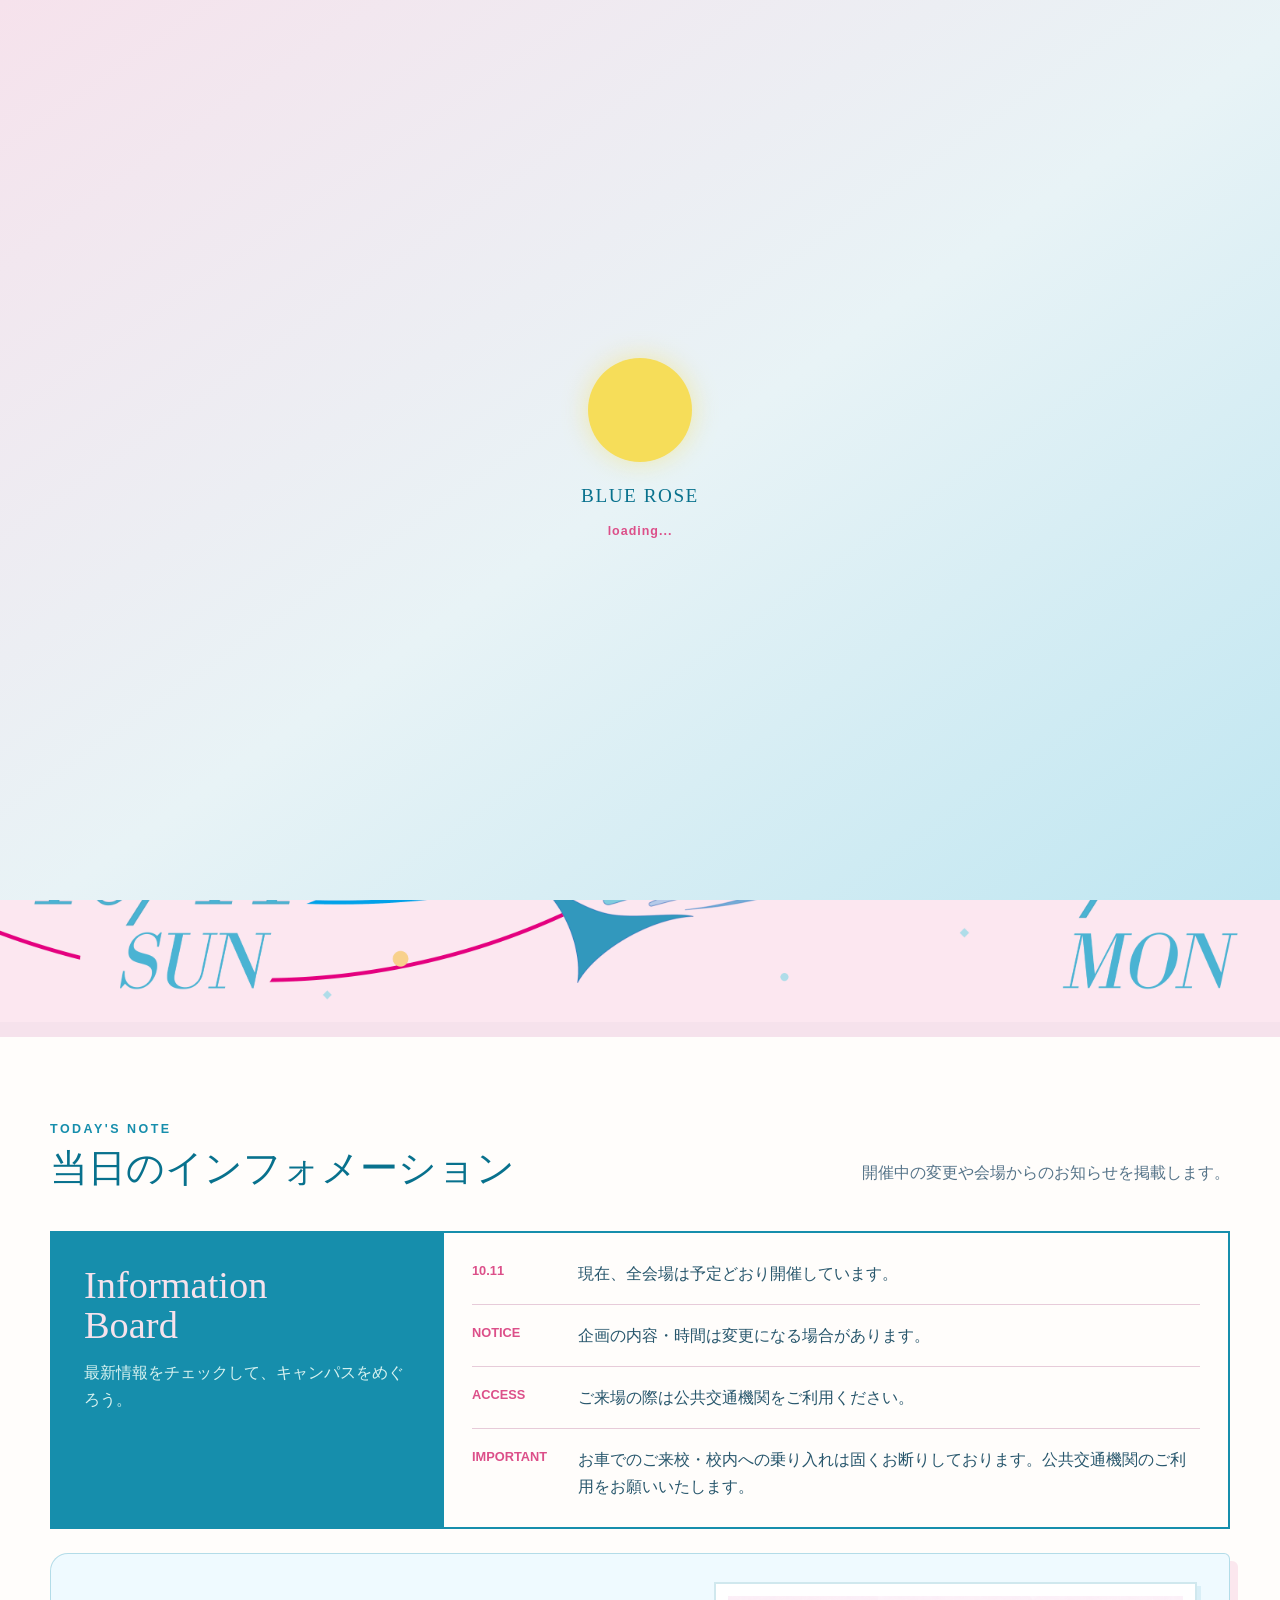
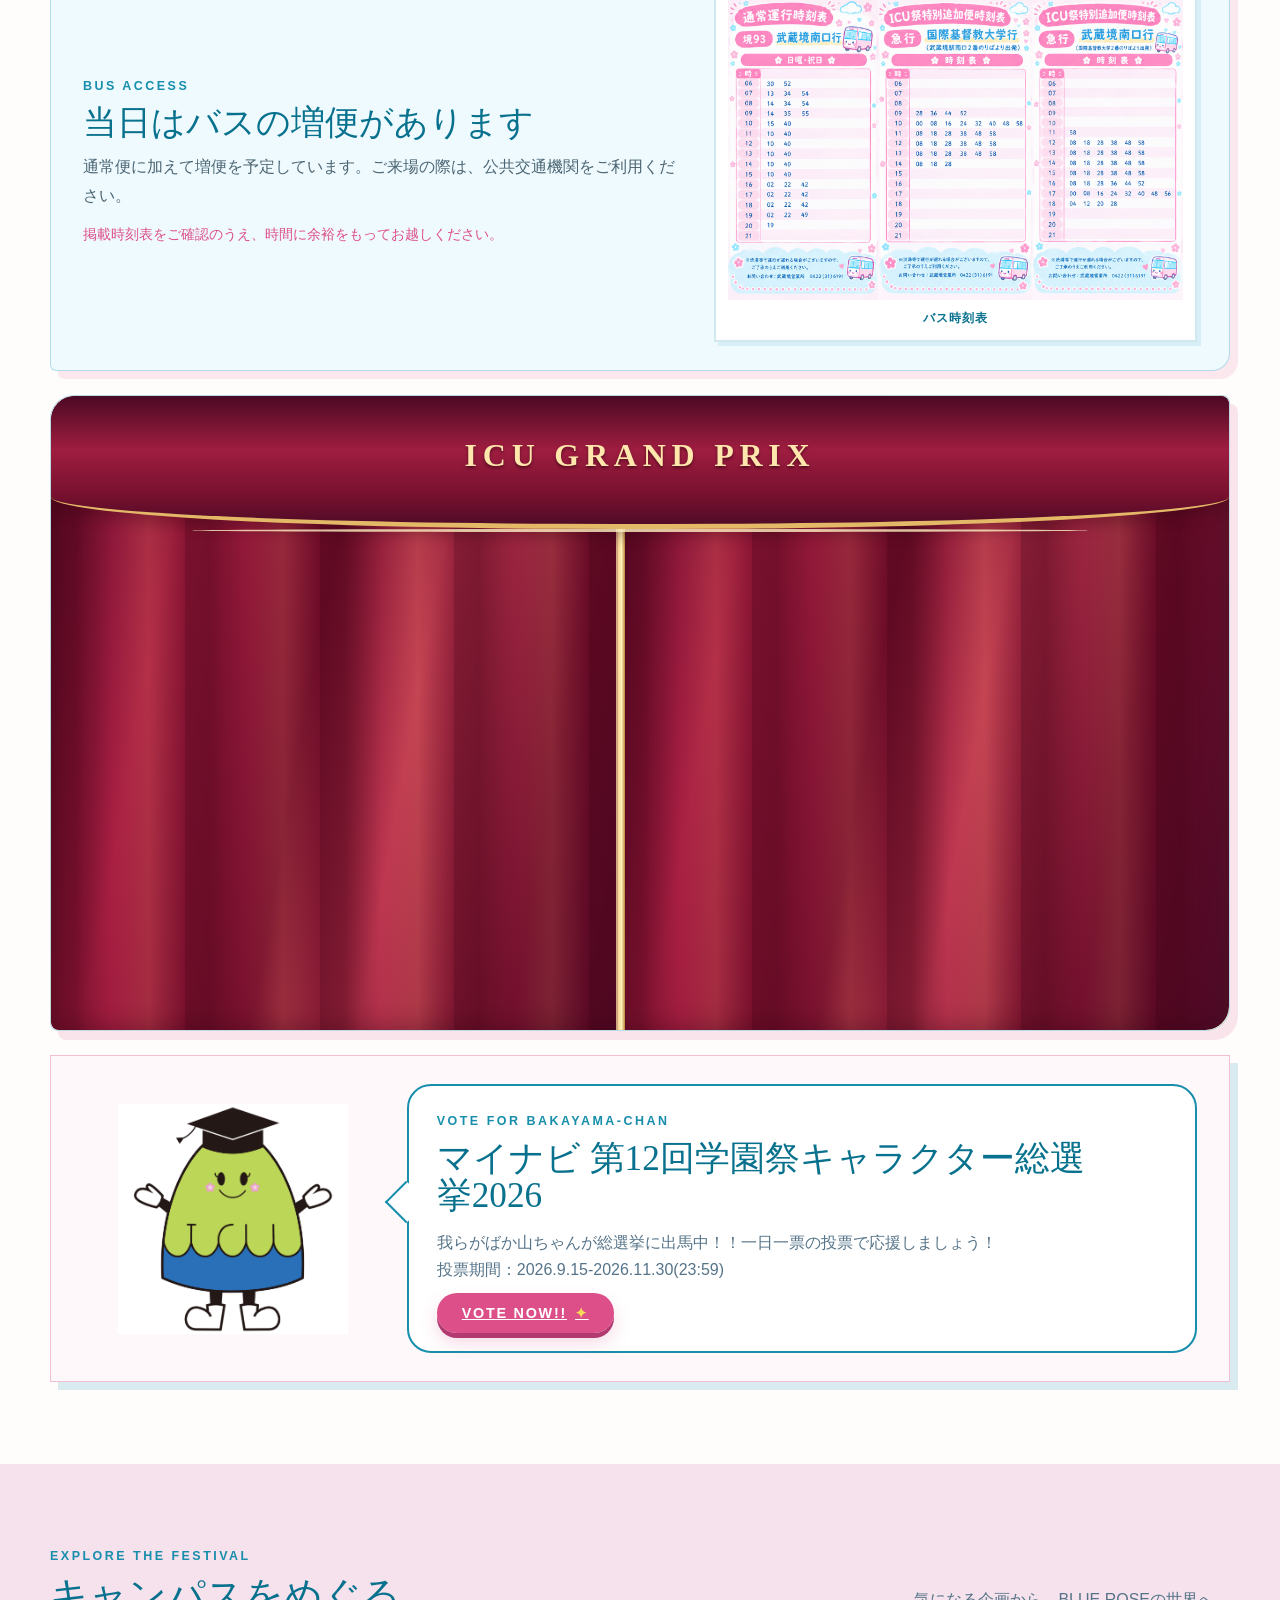
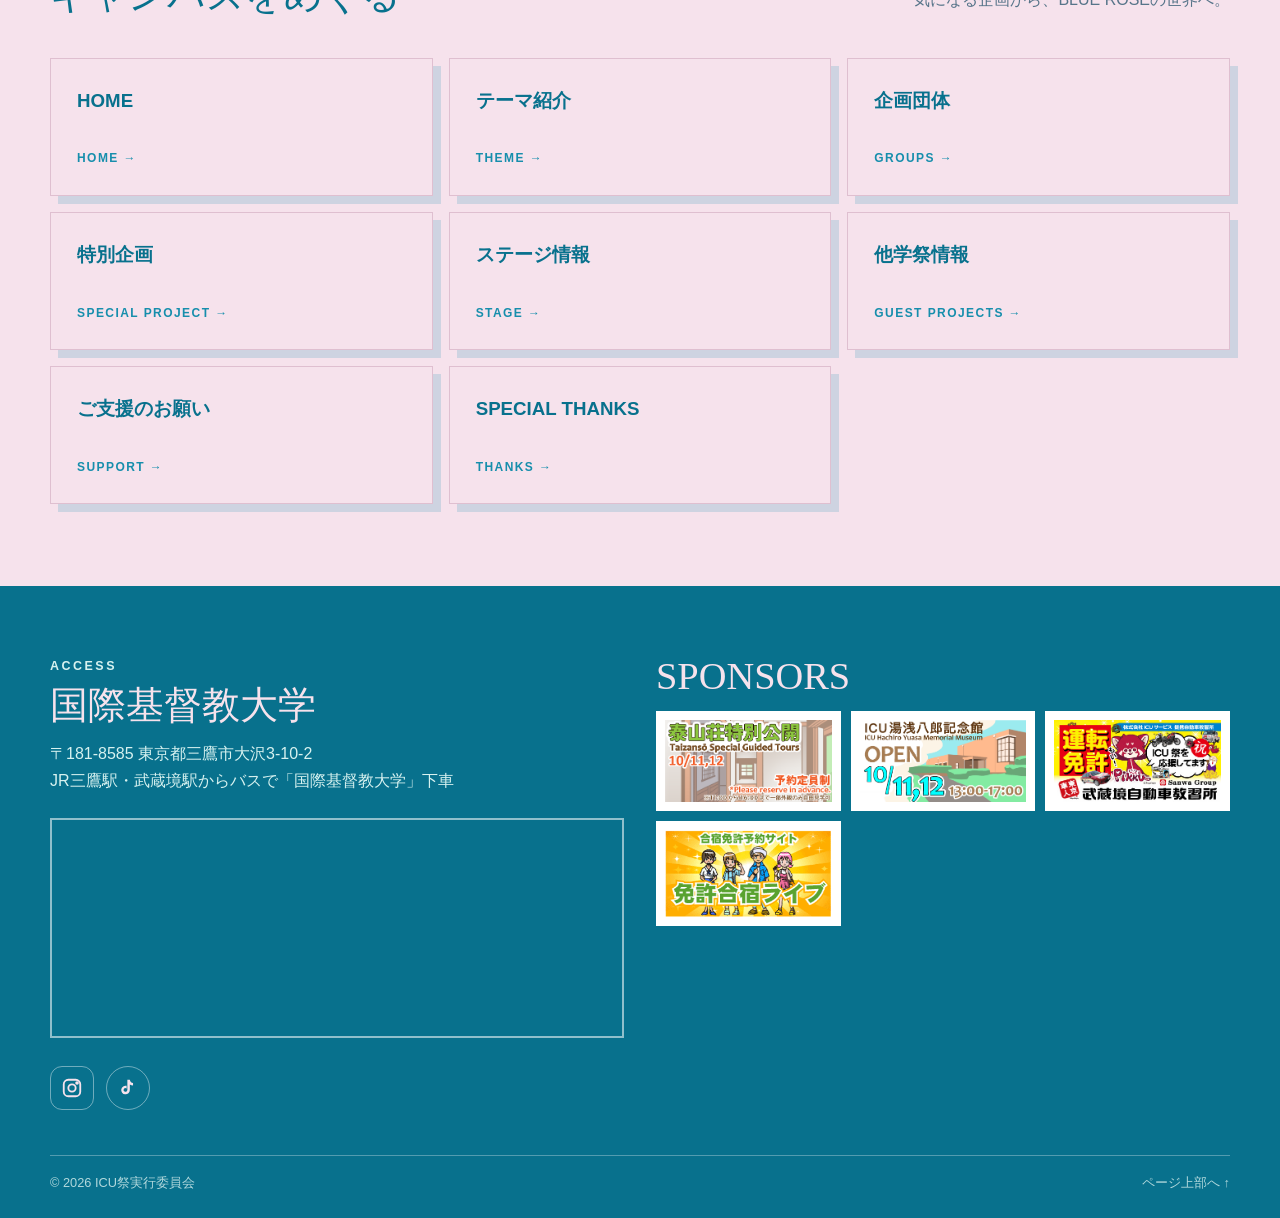
==== index.html @ d24910bf "update" ====
<!doctype html>
<html lang="ja">
<head>
  <meta charset="utf-8">
  <meta name="viewport" content="width=device-width, initial-scale=1">
  <title>ICU FESTIVAL 2026 | BLUE ROSE</title>
  <link rel="stylesheet" href="style.css">
  <link rel="stylesheet" href="home-overrides.css">
  <link rel="stylesheet" href="social-links.css">
  <link rel="stylesheet" href="home-notice.css">
  <link rel="stylesheet" href="home-vote.css">
  <link rel="stylesheet" href="home-grand-prix.css">
</head>
<body>
  <header class="site-header"><div class="site-header__inner">
    <a class="site-logo" href="index.html">ICU <span>FES</span> 2026</a>
    <nav class="site-nav" aria-label="メインメニュー">
      <a href="index.html" aria-current="page">HOME</a><a href="theme.html">THEME</a><a href="groups.html">企画団体</a><a href="special-projects.html">特別企画</a><a href="stage.html">STAGE</a><a href="external.html">他学祭情報</a><a href="donation.html">支援</a><a href="thanks.html">THANKS</a>
    </nav>
  </div></header>
  <main>
    <section class="hero"><img class="hero__keyvisual" src="assets/blue-rose-keyvisual.png" alt="ICU FESTIVAL 2026 BLUE ROSE 総合デザイン"><span class="speckles"></span><span class="line line--one"></span><span class="line line--two"></span><span class="line line--three"></span>
      <div class="hero__content"><p class="hero__kicker">ICU FESTIVAL 2026</p><h1>BLUE <em>R</em>OSE</h1><p class="hero__copy">国際基督教大学のキャンパスに、青いバラが咲く二日間。人と企画と偶然が出会う、今年だけの学園祭。</p><div class="hero__dates"><span>10/11</span><small>SUN</small><span>10/12</span><small>MON</small></div></div>
    </section>
    <section class="section"><div class="content-width"><div class="section-heading"><div><p class="eyebrow">TODAY'S NOTE</p><h2>当日のインフォメーション</h2></div><p>開催中の変更や会場からのお知らせを掲載します。</p></div><div class="info-board"><div class="info-board__label"><h2>Information<br>Board</h2><p>最新情報をチェックして、キャンパスをめぐろう。</p></div><ul class="info-list"><li><time>10.11</time><span>現在、全会場は予定どおり開催しています。</span></li><li><time>NOTICE</time><span>企画の内容・時間は変更になる場合があります。</span></li><li><time>ACCESS</time><span>ご来場の際は公共交通機関をご利用ください。</span></li><li class="info-list__alert"><time>IMPORTANT</time><span>お車でのご来校・校内への乗り入れは固くお断りしております。公共交通機関のご利用をお願いいたします。</span></li></ul></div><article class="bus-notice"><div class="bus-notice__copy"><p class="eyebrow">BUS ACCESS</p><h2>当日はバスの増便があります</h2><p>通常便に加えて増便を予定しています。ご来場の際は、公共交通機関をご利用ください。</p><p class="bus-notice__note">掲載時刻表をご確認のうえ、時間に余裕をもってお越しください。</p></div><figure class="bus-timetable"><img src="assets/bus-timetable new.png" alt="ICU祭当日のバス時刻表"><figcaption>バス時刻表</figcaption></figure></article><article class="election-notice"><img class="election-character" src="assets/bakayama-chan.jpg" alt="ばか山ちゃん"><div class="election-speech"><p class="eyebrow">VOTE FOR BAKAYAMA-CHAN</p><h2>マイナビ 第12回学園祭キャラクター総選挙2026</h2><p>我らがばか山ちゃんが総選挙に出馬中！！一日一票の投票で応援しましょう！<br>投票期間：2026.9.15-2026.11.30(23:59)</p><a class="button election-button" href="https://gakumado.mynavi.jp/contests/mascot" target="_blank" rel="noopener noreferrer">VOTE NOW!!</a></div></article></div></section>
    <section class="section section--paper"><div class="content-width"><div class="section-heading"><div><p class="eyebrow">EXPLORE THE FESTIVAL</p><h2>キャンパスをめぐる</h2></div><p>気になる企画から、BLUE ROSEの世界へ。</p></div><div class="link-grid"><a class="link-card" href="index.html"><h3>HOME</h3><span>HOME →</span></a><a class="link-card" href="theme.html"><h3>テーマ紹介</h3><span>THEME →</span></a><a class="link-card" href="groups.html"><h3>企画団体</h3><span>GROUPS →</span></a><a class="link-card" href="special-projects.html"><h3>特別企画</h3><span>SPECIAL PROJECT →</span></a><a class="link-card" href="stage.html"><h3>ステージ情報</h3><span>STAGE →</span></a><a class="link-card" href="external.html"><h3>他学祭情報</h3><span>GUEST PROJECTS →</span></a><a class="link-card" href="donation.html"><h3>支援</h3><span>SUPPORT →</span></a><a class="link-card" href="thanks.html"><h3>THANKS</h3><span>THANKS →</span></a></div></div></section>
  </main>
  <footer class="site-footer"><div class="footer-grid"><section><p class="eyebrow">ACCESS</p><h2>国際基督教大学</h2><address>〒181-8585 東京都三鷹市大沢3-10-2<br>JR三鷹駅・武蔵境駅からバスで「国際基督教大学」下車</address><iframe class="access-map" title="国際基督教大学のGoogle Map" src="https://www.google.com/maps?q=国際基督教大学&output=embed" loading="lazy" allowfullscreen></iframe></section><section><h2>SPONSORS</h2><div class="sponsor-grid"><a href="#">スポンサー 01</a><a href="#">スポンサー 02</a><a href="#">スポンサー 03</a></div></section></div><div class="footer-bottom"><span>© 2026 ICU祭実行委員会</span><a href="#">ページ上部へ ↑</a></div></footer>
  <script src="social-links.js"></script><script src="home-lightbox.js"></script><script src="home-grand-prix.js"></script><script src="loading.js"></script>
</body>
</html>
---- style.css ----
main.page-shell:has(.info-board) > .section-heading > p,
main.page-shell:has(.info-board) > .info-board,
main.page-shell:has(.link-grid):not(.thanks-page) > .section-heading > p,
main.page-shell:has(.link-grid):not(.thanks-page) > .link-grid,
main.page-shell.thanks-page > .section-heading > p,
main.page-shell.thanks-page > .link-grid {
	display: none;
}

main.page-shell:has(.info-board)::after {
	content: "STAGE\A\Aステージ情報は準備中です\A詳細が決まり次第、こちらでお知らせします。";
	white-space: pre-wrap;
}

main.page-shell:has(.link-grid):not(.thanks-page)::after {
	content: "GUEST PROJECTS\A\A外部企画は準備中です\A詳細が決まり次第、こちらでお知らせします。";
	white-space: pre-wrap;
}

main.page-shell.thanks-page::after {
	content: "SPECIAL THANKS\A\ATHANKSページは準備中です\A公開までしばらくお待ちください。";
	white-space: pre-wrap;
}

.sponsor-grid a {
	display: block;
	padding: 8px;
	background: #fff;
}

.sponsor-grid img {
	display: block;
	width: 100%;
	height: auto;
	transition: transform .2s ease;
}

.sponsor-grid a:hover img {
	transform: scale(1.03);
}


main.page-shell:has(.info-board)::after,
main.page-shell:has(.link-grid):not(.thanks-page)::after,
main.page-shell.thanks-page::after {
	display: block;
	margin-top: 24px;
	padding: 56px 32px;
	border: 1px solid rgba(22, 142, 172, .24);
	background: rgba(255, 253, 251, .86);
	color: var(--teal-dark);
	font-family: var(--serif);
	font-size: clamp(1.25rem, 3vw, 2rem);
	line-height: 1.8;
	text-align: center;
	box-shadow: 8px 8px 0 rgba(220, 79, 137, .12);
}
@import url("global-layout.css");
:root{--paper:#f6e2ec;--paper-light:#fff9fb;--teal:#168eac;--teal-dark:#08718d;--yellow:#f6dd59;--rose:#dc4f89;--violet:#9a7ab4;--green:#98c97e;--ink:#27566c;--white:#fffdfb;--serif:Georgia,"Times New Roman",serif;--sans:"Avenir Next","Hiragino Kaku Gothic ProN","Yu Gothic",sans-serif}*{box-sizing:border-box}html{scroll-behavior:smooth}body{margin:0;color:var(--ink);background:var(--paper);font-family:var(--sans);line-height:1.7}a{color:inherit}.site-header{position:sticky;top:0;z-index:20;background:rgba(246,226,236,.92);border-bottom:1px solid rgba(255,255,255,.8);backdrop-filter:blur(14px)}.site-header__inner{display:flex;align-items:center;justify-content:space-between;gap:22px;max-width:1240px;min-height:76px;margin:0 auto;padding:12px 22px}.site-logo{color:var(--teal-dark);font-family:var(--serif);font-size:1.35rem;font-weight:700;letter-spacing:.04em;text-decoration:none;white-space:nowrap}.site-logo span{color:var(--rose)}.site-nav{display:flex;flex-wrap:wrap;justify-content:flex-end;gap:6px}.site-nav a{padding:6px 10px;border:1px solid rgba(22,142,172,.34);color:var(--teal-dark);font-size:.75rem;font-weight:700;text-decoration:none;transition:.2s ease}.site-nav a:hover,.site-nav a[aria-current="page"]{color:var(--paper);background:var(--teal-dark);transform:translateY(-2px)}.hero{position:relative;display:grid;min-height:calc(100vh - 76px);place-items:center;overflow:hidden;padding:80px 22px;background:var(--paper)}.hero::before{content:"ICU";position:absolute;top:8%;left:-5vw;color:var(--white);font-family:var(--serif);font-size:clamp(13rem,33vw,35rem);font-weight:700;line-height:.7;opacity:.95;transform:rotate(-9deg)}.hero::after{content:"FESTIVAL";position:absolute;right:-6vw;bottom:11%;color:var(--white);font-family:var(--serif);font-size:clamp(5rem,18vw,16rem);font-weight:700;line-height:.8;opacity:.9;transform:rotate(5deg)}.hero__content{position:relative;z-index:2;width:min(100%,1100px)}.hero__kicker{margin:0 0 13px;color:var(--teal);font-size:clamp(1rem,2vw,1.4rem);letter-spacing:.18em}.hero h1{margin:0;color:var(--teal);font-family:var(--serif);font-size:clamp(4rem,12vw,10.5rem);font-weight:400;line-height:.83;letter-spacing:.01em}.hero h1 em{color:var(--yellow);font-style:normal}.hero__copy{max-width:530px;margin:30px 0 0;color:var(--teal-dark)}.hero__dates{display:flex;align-items:end;gap:18px;margin-top:34px;color:var(--teal);font-family:var(--serif);font-size:clamp(2rem,5vw,4.5rem);font-style:italic;line-height:.8}.hero__dates small{font-family:var(--sans);font-size:.7rem;font-style:normal;letter-spacing:.15em}.hero__rose{position:absolute;z-index:1;right:12%;bottom:15%;width:min(33vw,360px);aspect-ratio:1;border-radius:50%;background:radial-gradient(ellipse at 50% 48%,#168eac 0 7%,transparent 8%),radial-gradient(ellipse at 35% 30%,#f7f1f3 0 17%,transparent 18%),radial-gradient(ellipse at 67% 29%,#7fcbd9 0 19%,transparent 20%),radial-gradient(ellipse at 29% 59%,#24a9bd 0 21%,transparent 22%),radial-gradient(ellipse at 72% 59%,#9ec5e0 0 22%,transparent 23%),radial-gradient(ellipse at 50% 78%,#1685a7 0 22%,transparent 23%),radial-gradient(ellipse at 50% 50%,#6bb8d1 0 39%,#efd8e7 40% 58%,transparent 59%);opacity:.9;transform:rotate(-18deg)}.line{position:absolute;width:130%;height:2px;background:var(--teal);opacity:.8}.line--one{top:18%;right:-30%;transform:rotate(17deg)}.line--two{bottom:18%;left:-20%;background:#ed3c82;transform:rotate(-12deg)}.line--three{top:40%;right:-22%;background:var(--violet);transform:rotate(-46deg)}.speckles{position:absolute;inset:0;pointer-events:none;background-image:radial-gradient(circle,var(--rose) 0 3px,transparent 4px),radial-gradient(circle,var(--green) 0 3px,transparent 4px),radial-gradient(circle,var(--yellow) 0 4px,transparent 5px);background-position:7% 28%,79% 24%,68% 68%;background-size:240px 210px,290px 260px,330px 300px;opacity:.75}.section{padding:82px 22px;background:var(--white)}.section--paper{background:var(--paper)}.content-width{max-width:1180px;margin:0 auto}.section-heading{display:flex;align-items:end;justify-content:space-between;gap:24px;margin-bottom:28px}.eyebrow{margin:0 0 8px;color:var(--teal);font-size:.78rem;font-weight:800;letter-spacing:.2em}h1,h2,h3{color:var(--teal-dark)}h1{margin:0;font-family:var(--serif);font-size:clamp(3rem,8vw,7rem);font-weight:400;line-height:.9}h2{margin:0 0 14px;font-family:var(--serif);font-size:clamp(1.9rem,3vw,3rem);font-weight:400;line-height:1.05}h3{margin:0 0 8px}p{margin:0 0 16px}.section-heading>p{max-width:460px;color:#567489}.info-board{display:grid;grid-template-columns:1fr 2fr;border:2px solid var(--teal);background:var(--white)}.info-board__label{padding:32px;color:var(--paper);background:var(--teal)}.info-board__label h2{color:var(--paper)}.info-board__label p{color:#d7f2f0}.info-list{margin:0;padding:10px 28px;list-style:none}.info-list li{display:grid;grid-template-columns:90px 1fr;gap:16px;padding:17px 0;border-bottom:1px solid #e7cbd9}.info-list li:last-child{border-bottom:0}.info-list time{color:var(--rose);font-size:.8rem;font-weight:800}.link-grid{display:grid;grid-template-columns:repeat(3,1fr);gap:16px}.link-card{padding:26px;border:1px solid #dfbfd0;background:var(--paper);box-shadow:8px 8px 0 rgba(22,142,172,.18);text-decoration:none;transition:.2s ease}.link-card:hover{background:var(--yellow);transform:translateY(-4px)}.link-card span{display:block;margin-top:32px;color:var(--teal);font-size:.75rem;font-weight:800;letter-spacing:.12em}.site-footer{padding:70px 22px 24px;color:var(--paper);background:var(--teal-dark)}.footer-grid{display:grid;grid-template-columns:1fr 1fr;gap:32px;max-width:1180px;margin:0 auto}.site-footer h2{color:var(--paper)}.site-footer p,.site-footer address{color:#d7f2f0;font-style:normal}.sponsor-grid{display:grid;grid-template-columns:repeat(3,1fr);gap:10px}.sponsor-grid a{display:grid;min-height:70px;place-items:center;border:1px solid rgba(255,255,255,.3);color:#d7f2f0;font-size:.8rem;text-decoration:none}.footer-bottom{display:flex;justify-content:space-between;max-width:1180px;margin:45px auto 0;padding-top:16px;border-top:1px solid rgba(255,255,255,.3);color:#b1d8dc;font-size:.8rem}.footer-bottom a{text-decoration:none}@media(max-width:760px){.site-header__inner{align-items:flex-start;flex-direction:column}.site-nav{justify-content:flex-start}.hero{min-height:720px;align-items:start;padding-top:100px}.hero h1{font-size:clamp(4rem,21vw,8rem)}.hero__rose{right:-50px;bottom:80px;width:260px}.hero::after{bottom:22%}.section-heading{align-items:start;flex-direction:column}.info-board,.footer-grid{grid-template-columns:1fr}.link-grid{grid-template-columns:1fr}.footer-bottom{align-items:flex-start;flex-direction:column}}
---- home-overrides.css ----
.hero{min-height:0;aspect-ratio:4/3;padding:0;background:var(--paper)}.hero::before,.hero::after,.hero .speckles,.hero .line{display:none}.hero__keyvisual{position:absolute;inset:0;z-index:0;width:100%;height:100%;object-fit:contain;object-position:center}.hero__content{display:none}.access-map{display:block;width:100%;height:220px;margin-top:24px;border:2px solid rgba(255,255,255,.55);border-radius:0}@media(max-width:760px){.hero{min-height:0;padding-top:0}.hero__keyvisual{object-position:center}.access-map{height:190px}}
---- social-links.css ----
.social-links{display:flex;gap:12px;max-width:1180px;margin:28px auto 0}.social-link{display:grid;width:44px;height:44px;place-items:center;border:1px solid rgba(255,255,255,.42);color:var(--paper);text-decoration:none;transition:transform .2s ease,background .2s ease}.social-link:hover{background:var(--rose);transform:translateY(-3px)}.social-link svg{width:22px;height:22px;fill:none;stroke:currentColor;stroke-width:2}.social-link--tiktok svg{fill:currentColor;stroke:none}.social-link--instagram{border-radius:12px}.social-link--tiktok{border-radius:50%}@media(max-width:760px){.social-links{margin-top:26px}}
---- home-notice.css ----
.election-notice{display:grid;grid-template-columns:minmax(170px,.55fr) minmax(0,1.45fr);align-items:center;gap:24px;position:relative;margin:24px 0 0;padding:28px 32px;border:1px solid rgba(220,79,137,.34);background:#fff8fb;box-shadow:8px 8px 0 rgba(22,142,172,.16);overflow:visible}.election-character{display:block;width:100%;max-width:230px;height:auto;justify-self:center}.election-speech{position:relative;padding:25px 28px;border:2px solid var(--teal);border-radius:24px;background:#fff}.election-speech::before{content:"";position:absolute;left:-18px;top:38%;width:28px;height:28px;border-left:2px solid var(--teal);border-bottom:2px solid var(--teal);background:#fff;transform:rotate(45deg)}.election-notice h2{position:relative;z-index:1;max-width:680px;color:var(--teal-dark);font-size:clamp(1.35rem,3vw,2.2rem)}.election-notice p:not(.eyebrow){position:relative;z-index:1;max-width:820px;color:#567489}.election-notice .button{position:relative;z-index:1;margin-top:4px;background:var(--rose)}.election-notice .button:hover{background:var(--teal-dark)}.bus-notice{display:grid;grid-template-columns:minmax(0,1fr) minmax(260px,.8fr);gap:28px;align-items:center;margin:24px 0 0;padding:28px 32px;border:1px solid rgba(22,142,172,.28);border-radius:18px 6px 18px 6px;background:#effaff;box-shadow:8px 8px 0 rgba(220,79,137,.12)}.bus-notice__copy h2{margin:8px 0 12px;color:var(--teal-dark);font-size:clamp(1.35rem,3vw,2.1rem)}.bus-notice__copy p:not(.eyebrow){margin:0;color:#4b6572;line-height:1.8}.bus-notice__note{margin-top:12px!important;color:var(--rose)!important;font-size:.9rem}.bus-timetable{margin:0;padding:12px;border:2px solid rgba(22,142,172,.2);background:#fff;box-shadow:4px 4px 0 rgba(22,142,172,.1)}.bus-timetable img{display:block;width:100%;height:auto}.bus-timetable img.is-zoomable{cursor:zoom-in}.bus-timetable figcaption{padding-top:8px;color:var(--teal-dark);font-size:.75rem;font-weight:800;letter-spacing:.08em;text-align:center}.image-lightbox{width:min(94vw,1100px);max-height:94vh;padding:48px 20px 20px;border:0;background:rgba(255,255,255,.98);box-shadow:0 20px 70px rgba(22,42,62,.28)}.image-lightbox::backdrop{background:rgba(14,31,46,.72)}.image-lightbox img{display:block;width:100%;max-height:calc(94vh - 68px);object-fit:contain}.image-lightbox__close{position:absolute;top:10px;right:12px;width:36px;height:36px;border:0;border-radius:50%;background:var(--teal);color:#fff;font-size:1.5rem;line-height:1;cursor:pointer}@media(max-width:760px){.election-notice{grid-template-columns:1fr;padding:24px 20px}.election-character{max-width:170px}.election-speech{padding:22px 18px}.election-speech::before{left:48%;top:-18px;border-left:0;border-bottom:0;border-top:2px solid var(--teal);border-right:2px solid var(--teal)}.bus-notice{grid-template-columns:1fr;padding:22px 18px}.bus-timetable{max-width:520px;margin:0 auto}}
---- home-vote.css ----
.election-button{border:0!important;border-radius:999px!important;padding:12px 25px!important;color:#fff!important;background:var(--rose)!important;box-shadow:0 5px 0 #b13b70,0 10px 18px rgba(220,79,137,.22);font-size:.9rem;font-weight:800;letter-spacing:.12em;transition:transform .2s ease,box-shadow .2s ease,background .2s ease}.election-button::after{content:"\2726";margin-left:8px;color:var(--yellow)}.election-button:hover{background:var(--teal)!important;box-shadow:0 3px 0 var(--teal-dark),0 8px 16px rgba(22,142,172,.22);transform:translateY(2px)}
---- home-grand-prix.css ----
.grand-prix-notice{position:relative;margin:24px 0 0;padding:clamp(22px,4vw,38px);overflow:hidden;border:1px solid rgba(22,142,172,.28);border-radius:24px 8px 24px 8px;background:linear-gradient(135deg,#fff9fb 0%,#eefaff 56%,#fff5df 100%);box-shadow:8px 9px 0 rgba(220,79,137,.14)}.grand-prix-notice::after{position:absolute;top:-54px;right:-32px;width:170px;height:170px;border:2px dashed rgba(220,79,137,.25);border-radius:50%;content:"";pointer-events:none}.grand-prix-notice__heading,.grand-prix-notice__copy,.grand-prix-categories,.grand-prix-actions{position:relative;z-index:1}.grand-prix-notice__heading{text-align:center}.grand-prix-notice__heading .eyebrow{margin:0;color:var(--rose);font-size:.76rem;font-weight:800;letter-spacing:.14em}.grand-prix-notice__heading h2{margin:4px 0 10px;color:var(--teal-dark);font-size:clamp(1.8rem,4vw,2.7rem);line-height:1.25}.grand-prix-notice__lead{margin:0;color:#b13b70;font-size:clamp(1rem,2vw,1.2rem);font-weight:800;line-height:1.8}.grand-prix-notice__copy{max-width:900px;margin:18px auto 20px;color:var(--ink);font-size:.94rem;line-height:1.9}.grand-prix-categories{display:grid;grid-template-columns:repeat(3,minmax(0,1fr));gap:12px}.grand-prix-category{display:flex;min-width:0;min-height:112px;flex-direction:column;justify-content:center;gap:6px;padding:16px;border:1px solid rgba(22,142,172,.2);border-radius:16px 16px 5px 16px;background:rgba(255,255,255,.78);text-align:center}.grand-prix-category:nth-child(2){background:rgba(255,242,247,.88)}.grand-prix-category:nth-child(3){background:rgba(255,249,226,.9)}.grand-prix-category strong{color:var(--teal-dark);font-size:1rem}.grand-prix-category span{color:#526b78;font-size:.8rem;line-height:1.55}.grand-prix-actions{display:flex;flex-wrap:wrap;justify-content:center;gap:12px;margin-top:22px}.grand-prix-button{display:inline-flex;min-height:46px;align-items:center;justify-content:center;gap:8px;padding:11px 19px;border:1px solid transparent;border-radius:999px;color:#fff;font-size:.86rem;font-weight:800;text-align:center;text-decoration:none;transition:transform .18s ease,box-shadow .18s ease,filter .18s ease}.grand-prix-button:hover{transform:translateY(-3px);filter:saturate(1.1)}.grand-prix-button--vote{background:var(--rose);box-shadow:0 5px 0 #b13b70}.grand-prix-button--tents{border-color:rgba(8,113,141,.2);background:var(--teal-dark);box-shadow:0 5px 0 #07566b}.grand-prix-button span{font-size:1rem}.grand-prix-video{width:min(100%,860px);margin:22px auto 20px;overflow:hidden;border:5px solid rgba(255,255,255,.88);border-radius:20px 20px 6px 20px;background:#132d45;box-shadow:0 8px 20px rgba(22,79,112,.18)}.grand-prix-video video{display:block;width:100%;max-height:70vh;aspect-ratio:16/9;object-fit:contain;background:#132d45}.grand-prix-video video:focus-visible{outline:3px solid var(--rose);outline-offset:-4px}@media(max-width:760px){.grand-prix-notice{margin-top:18px;padding:20px 16px;border-radius:18px 6px 18px 6px}.grand-prix-notice__copy{font-size:.82rem;line-height:1.75}.grand-prix-categories{grid-template-columns:1fr;gap:9px}.grand-prix-category{min-height:0;padding:12px}.grand-prix-category strong{font-size:.92rem}.grand-prix-category span{font-size:.76rem}.grand-prix-actions{flex-direction:column;align-items:stretch;gap:10px;margin-top:18px}.grand-prix-button{width:100%;font-size:.82rem}}@media(prefers-reduced-motion:reduce){.grand-prix-button{transition:none}}.grand-prix-notice{isolation:isolate}.grand-prix-curtain-stage{position:absolute;inset:0;z-index:10;overflow:hidden;border-radius:inherit;pointer-events:none}.grand-prix-curtain{position:absolute;top:0;bottom:0;width:52%;background:repeating-linear-gradient(90deg,rgba(63,0,19,.44) 0,rgba(63,0,19,.44) 4%,transparent 10%,rgba(255,175,102,.12) 16%,rgba(78,0,24,.3) 22%),linear-gradient(100deg,#650d2d 0%,#a91f43 20%,#79112f 43%,#bd3650 58%,#74102e 79%,#4d0a28 100%);box-shadow:inset 0 0 28px rgba(45,0,16,.42);transition:transform 1.75s cubic-bezier(.78,0,.18,1)}.grand-prix-curtain::after{position:absolute;top:0;bottom:0;width:7px;background:linear-gradient(90deg,#f7d48c,#fff0bc,#b98739);content:""}.grand-prix-curtain--left{left:0;border-right:2px solid rgba(255,226,163,.72);transform:translateX(0)}.grand-prix-curtain--left::after{right:0}.grand-prix-curtain--right{right:0;border-left:2px solid rgba(255,226,163,.72);transform:translateX(0)}.grand-prix-curtain--right::after{left:0}.grand-prix-curtain-valance{position:absolute;top:0;left:0;width:100%;height:21%;display:grid;place-items:center;padding:8px 18px 18px;border-bottom:5px solid #e3b867;border-radius:0 0 48% 48% / 0 0 24% 24%;background:linear-gradient(180deg,#4b0924 0%,#9f1d40 42%,#76102e 78%,#510b27 100%);box-shadow:0 8px 13px rgba(48,0,15,.28);color:#ffe6ac;font-family:var(--serif);font-size:clamp(1.1rem,3vw,2rem);font-weight:800;letter-spacing:.18em;text-shadow:0 2px 3px rgba(30,0,8,.55);transition:transform 1.15s cubic-bezier(.72,0,.25,1) .22s}.grand-prix-curtain-valance::after{position:absolute;right:12%;bottom:-8px;left:12%;height:3px;border-radius:50%;background:#fff0c2;content:"";opacity:.8}.grand-prix-notice.is-curtains-open .grand-prix-curtain--left{transform:translateX(-105%)}.grand-prix-notice.is-curtains-open .grand-prix-curtain--right{transform:translateX(105%)}.grand-prix-notice.is-curtains-open .grand-prix-curtain-valance{transform:translateY(-110%)}@media(prefers-reduced-motion:reduce){.grand-prix-curtain,.grand-prix-curtain-valance{transition:none}.grand-prix-curtain-stage{display:none}}/* Slow, repeatable curtain reveal */
.grand-prix-curtain{transition-duration:3.2s!important}.grand-prix-curtain-valance{transition-duration:2.8s!important;transition-delay:.3s!important}.grand-prix-notice:not(.is-curtains-open) .grand-prix-curtain-valance{transition-delay:0s!important}
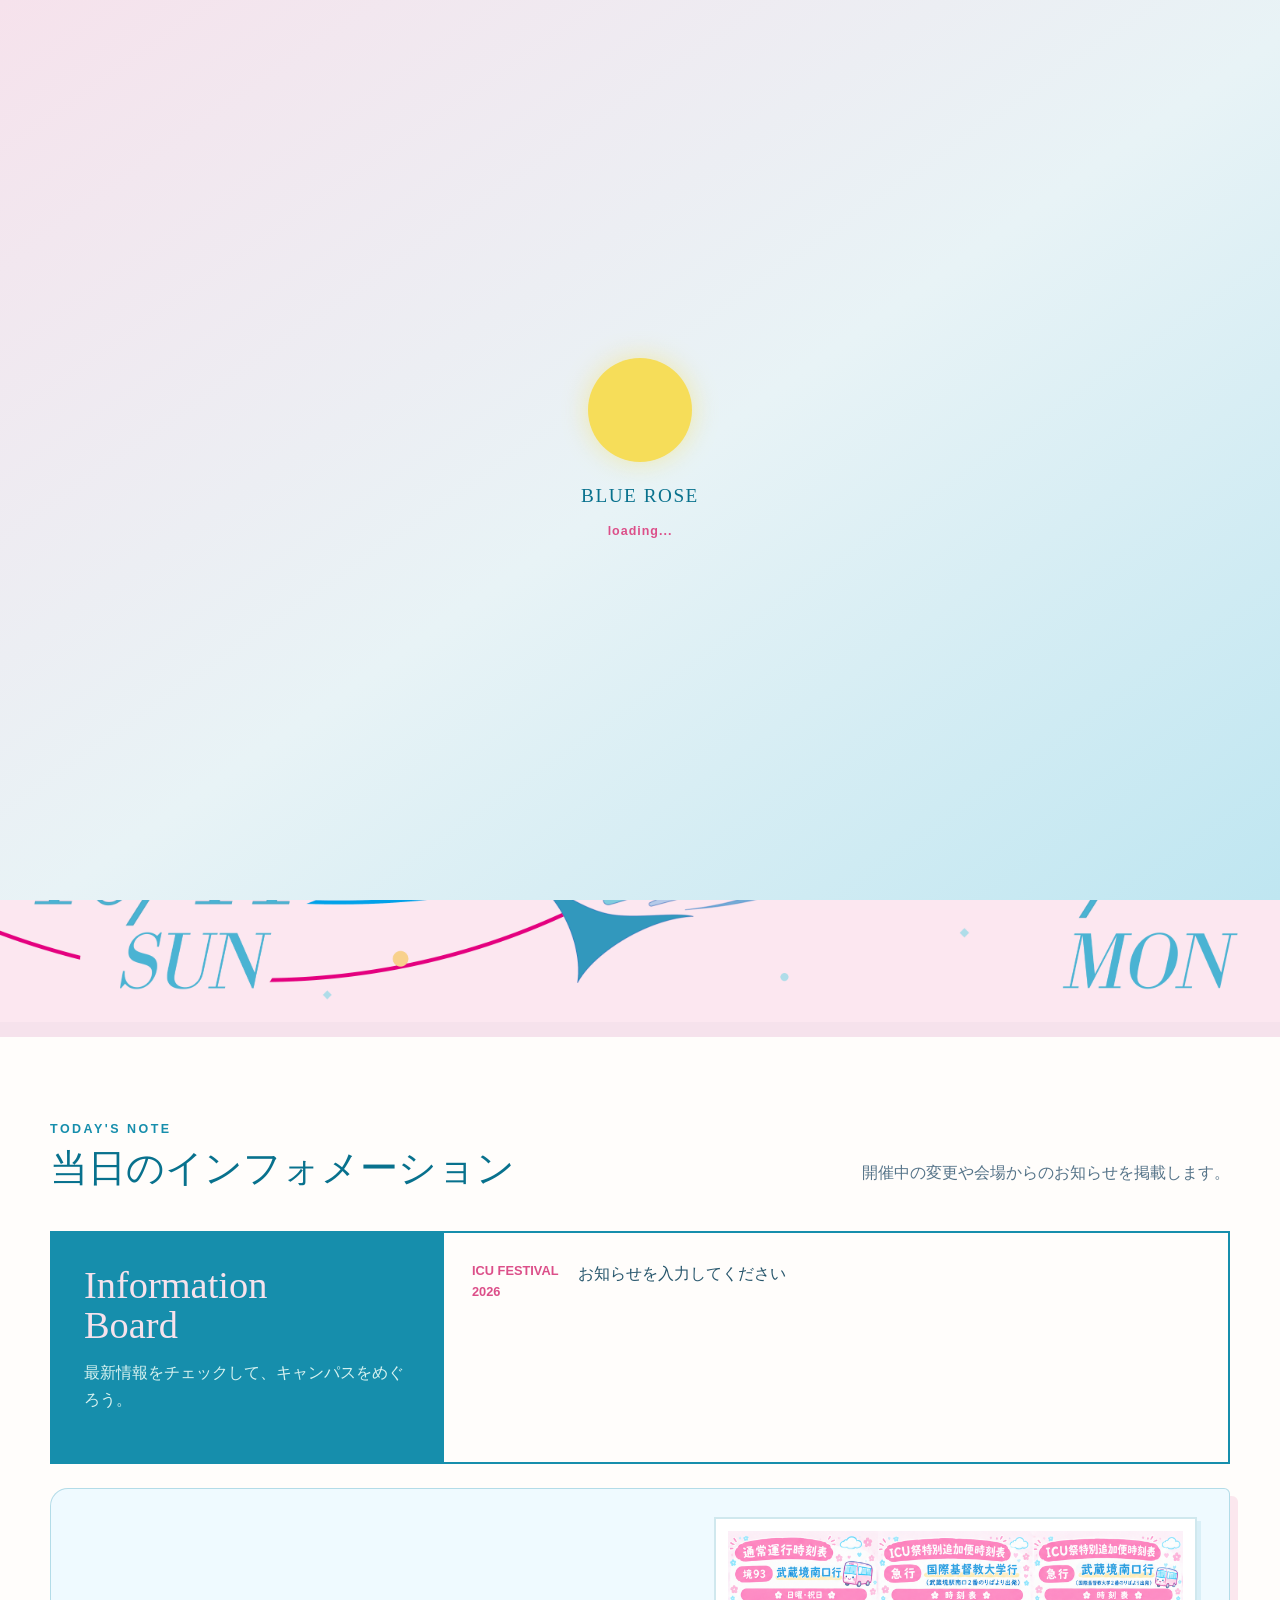
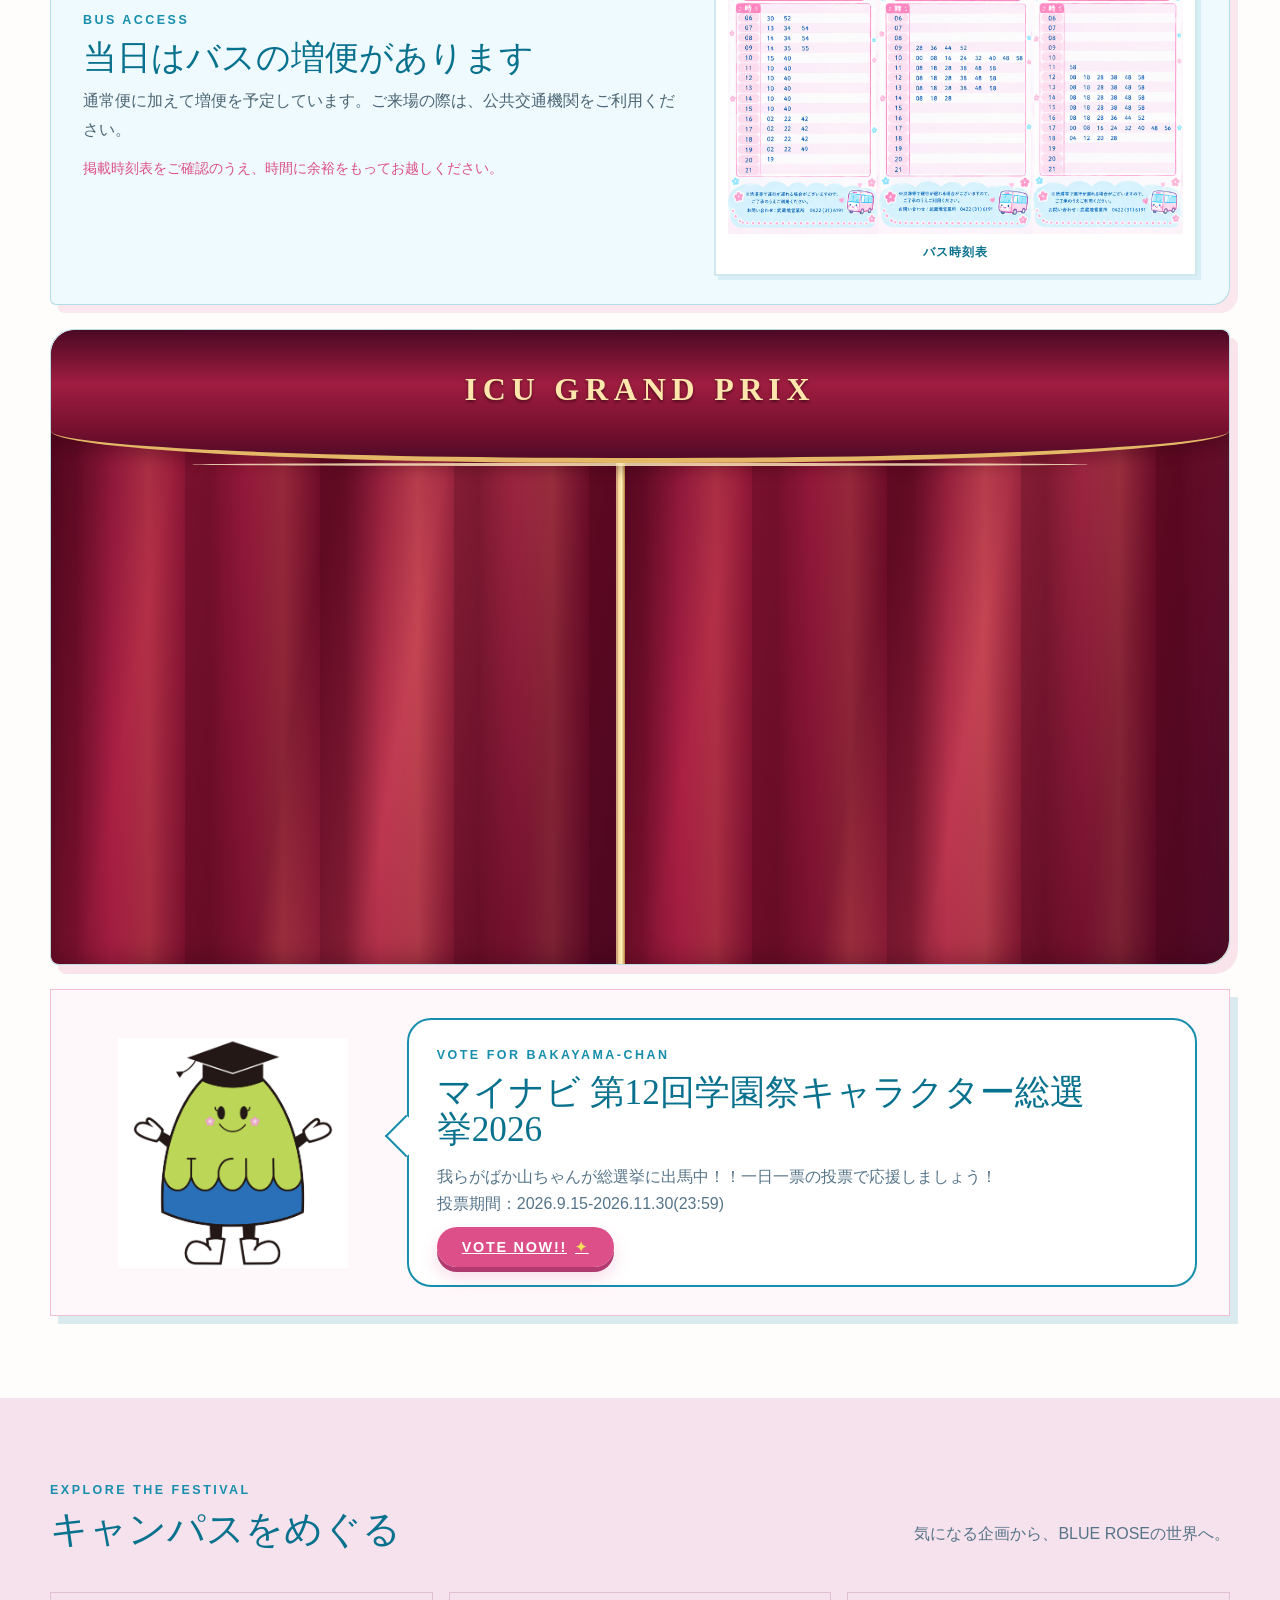
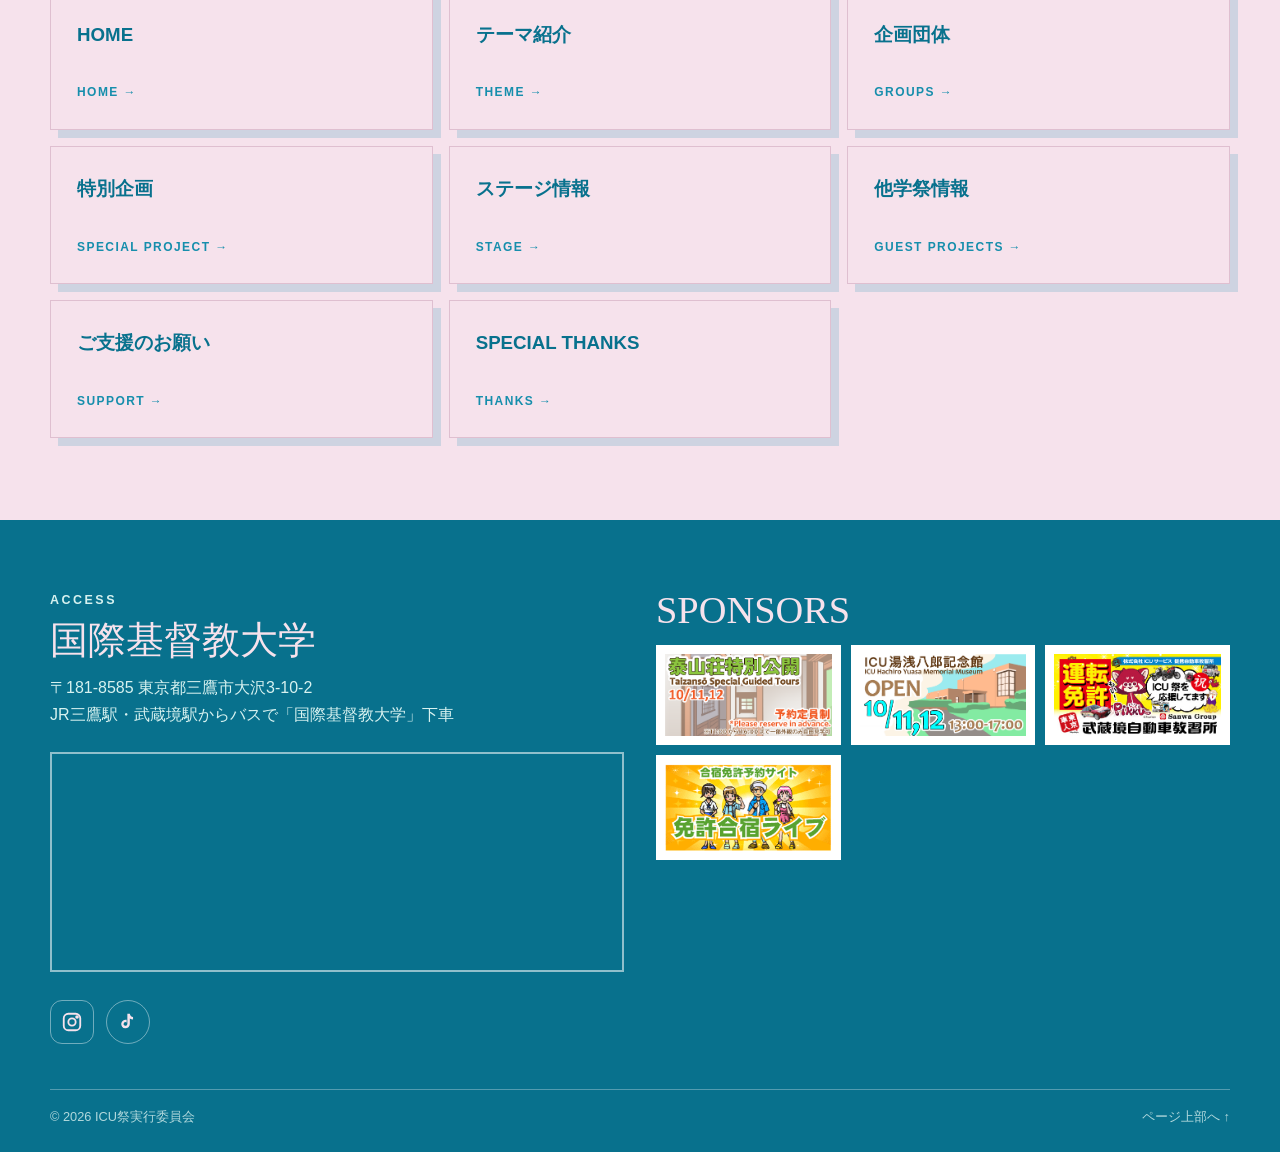
==== commit f6f45bb9: "Refactor information section and add dynamic loading" ====
--- a/index.html
+++ b/index.html
@@ -2,6 +2,17 @@
 <html lang="ja">
 <head>
   <meta charset="utf-8">
+
+  <script src="https://cdn.onesignal.com/sdks/web/v16/OneSignalSDK.page.js" defer></script>
+<script>
+  window.OneSignalDeferred = window.OneSignalDeferred || [];
+  OneSignalDeferred.push(async function(OneSignal) {
+    await OneSignal.init({
+      appId: "1b0e0935-72e0-4e25-b696-01b294373587",
+    });
+  });
+</script>
+  
   <meta name="viewport" content="width=device-width, initial-scale=1">
   <title>ICU FESTIVAL 2026 | BLUE ROSE</title>
   <link rel="stylesheet" href="style.css">
@@ -22,10 +33,38 @@
     <section class="hero"><img class="hero__keyvisual" src="assets/blue-rose-keyvisual.png" alt="ICU FESTIVAL 2026 BLUE ROSE 総合デザイン"><span class="speckles"></span><span class="line line--one"></span><span class="line line--two"></span><span class="line line--three"></span>
       <div class="hero__content"><p class="hero__kicker">ICU FESTIVAL 2026</p><h1>BLUE <em>R</em>OSE</h1><p class="hero__copy">国際基督教大学のキャンパスに、青いバラが咲く二日間。人と企画と偶然が出会う、今年だけの学園祭。</p><div class="hero__dates"><span>10/11</span><small>SUN</small><span>10/12</span><small>MON</small></div></div>
     </section>
-    <section class="section"><div class="content-width"><div class="section-heading"><div><p class="eyebrow">TODAY'S NOTE</p><h2>当日のインフォメーション</h2></div><p>開催中の変更や会場からのお知らせを掲載します。</p></div><div class="info-board"><div class="info-board__label"><h2>Information<br>Board</h2><p>最新情報をチェックして、キャンパスをめぐろう。</p></div><ul class="info-list"><li><time>10.11</time><span>現在、全会場は予定どおり開催しています。</span></li><li><time>NOTICE</time><span>企画の内容・時間は変更になる場合があります。</span></li><li><time>ACCESS</time><span>ご来場の際は公共交通機関をご利用ください。</span></li><li class="info-list__alert"><time>IMPORTANT</time><span>お車でのご来校・校内への乗り入れは固くお断りしております。公共交通機関のご利用をお願いいたします。</span></li></ul></div><article class="bus-notice"><div class="bus-notice__copy"><p class="eyebrow">BUS ACCESS</p><h2>当日はバスの増便があります</h2><p>通常便に加えて増便を予定しています。ご来場の際は、公共交通機関をご利用ください。</p><p class="bus-notice__note">掲載時刻表をご確認のうえ、時間に余裕をもってお越しください。</p></div><figure class="bus-timetable"><img src="assets/bus-timetable new.png" alt="ICU祭当日のバス時刻表"><figcaption>バス時刻表</figcaption></figure></article><article class="election-notice"><img class="election-character" src="assets/bakayama-chan.jpg" alt="ばか山ちゃん"><div class="election-speech"><p class="eyebrow">VOTE FOR BAKAYAMA-CHAN</p><h2>マイナビ 第12回学園祭キャラクター総選挙2026</h2><p>我らがばか山ちゃんが総選挙に出馬中！！一日一票の投票で応援しましょう！<br>投票期間：2026.9.15-2026.11.30(23:59)</p><a class="button election-button" href="https://gakumado.mynavi.jp/contests/mascot" target="_blank" rel="noopener noreferrer">VOTE NOW!!</a></div></article></div></section>
+    <section class="section"><div class="content-width"><div class="section-heading"><div><p class="eyebrow">TODAY'S NOTE</p><h2>当日のインフォメーション</h2></div><p>開催中の変更や会場からのお知らせを掲載します。</p></div><div class="info-board"><div class="info-board__label"><h2>Information<br>Board</h2><p>最新情報をチェックして、キャンパスをめぐろう。</p></div><ul class="info-list" id="info-board-list">
+  <li>
+    <time>NOTICE</time>
+    <span>お知らせを読み込んでいます…</span>
+  </li>
+</ul></div><article class="bus-notice"><div class="bus-notice__copy"><p class="eyebrow">BUS ACCESS</p><h2>当日はバスの増便があります</h2><p>通常便に加えて増便を予定しています。ご来場の際は、公共交通機関をご利用ください。</p><p class="bus-notice__note">掲載時刻表をご確認のうえ、時間に余裕をもってお越しください。</p></div><figure class="bus-timetable"><img src="assets/bus-timetable new.png" alt="ICU祭当日のバス時刻表"><figcaption>バス時刻表</figcaption></figure></article><article class="election-notice"><img class="election-character" src="assets/bakayama-chan.jpg" alt="ばか山ちゃん"><div class="election-speech"><p class="eyebrow">VOTE FOR BAKAYAMA-CHAN</p><h2>マイナビ 第12回学園祭キャラクター総選挙2026</h2><p>我らがばか山ちゃんが総選挙に出馬中！！一日一票の投票で応援しましょう！<br>投票期間：2026.9.15-2026.11.30(23:59)</p><a class="button election-button" href="https://gakumado.mynavi.jp/contests/mascot" target="_blank" rel="noopener noreferrer">VOTE NOW!!</a></div></article></div></section>
     <section class="section section--paper"><div class="content-width"><div class="section-heading"><div><p class="eyebrow">EXPLORE THE FESTIVAL</p><h2>キャンパスをめぐる</h2></div><p>気になる企画から、BLUE ROSEの世界へ。</p></div><div class="link-grid"><a class="link-card" href="index.html"><h3>HOME</h3><span>HOME →</span></a><a class="link-card" href="theme.html"><h3>テーマ紹介</h3><span>THEME →</span></a><a class="link-card" href="groups.html"><h3>企画団体</h3><span>GROUPS →</span></a><a class="link-card" href="special-projects.html"><h3>特別企画</h3><span>SPECIAL PROJECT →</span></a><a class="link-card" href="stage.html"><h3>ステージ情報</h3><span>STAGE →</span></a><a class="link-card" href="external.html"><h3>他学祭情報</h3><span>GUEST PROJECTS →</span></a><a class="link-card" href="donation.html"><h3>支援</h3><span>SUPPORT →</span></a><a class="link-card" href="thanks.html"><h3>THANKS</h3><span>THANKS →</span></a></div></div></section>
   </main>
   <footer class="site-footer"><div class="footer-grid"><section><p class="eyebrow">ACCESS</p><h2>国際基督教大学</h2><address>〒181-8585 東京都三鷹市大沢3-10-2<br>JR三鷹駅・武蔵境駅からバスで「国際基督教大学」下車</address><iframe class="access-map" title="国際基督教大学のGoogle Map" src="https://www.google.com/maps?q=国際基督教大学&output=embed" loading="lazy" allowfullscreen></iframe></section><section><h2>SPONSORS</h2><div class="sponsor-grid"><a href="#">スポンサー 01</a><a href="#">スポンサー 02</a><a href="#">スポンサー 03</a></div></section></div><div class="footer-bottom"><span>© 2026 ICU祭実行委員会</span><a href="#">ページ上部へ ↑</a></div></footer>
   <script src="social-links.js"></script><script src="home-lightbox.js"></script><script src="home-grand-prix.js"></script><script src="loading.js"></script>
+  <script>
+  fetch("announcements.json")
+    .then(response => response.json())
+    .then(data => {
+      const list = document.getElementById("info-board-list");
+
+      if (!data.message) return;
+
+      const item = document.createElement("li");
+      const time = document.createElement("time");
+      const message = document.createElement("span");
+
+      time.textContent = data.title || "NOTICE";
+      message.textContent = data.message;
+
+      item.appendChild(time);
+      item.appendChild(message);
+      list.replaceChildren(item);
+    })
+    .catch(error => {
+      console.error("Information Boardの読み込みに失敗しました:", error);
+    });
+</script>
 </body>
 </html>
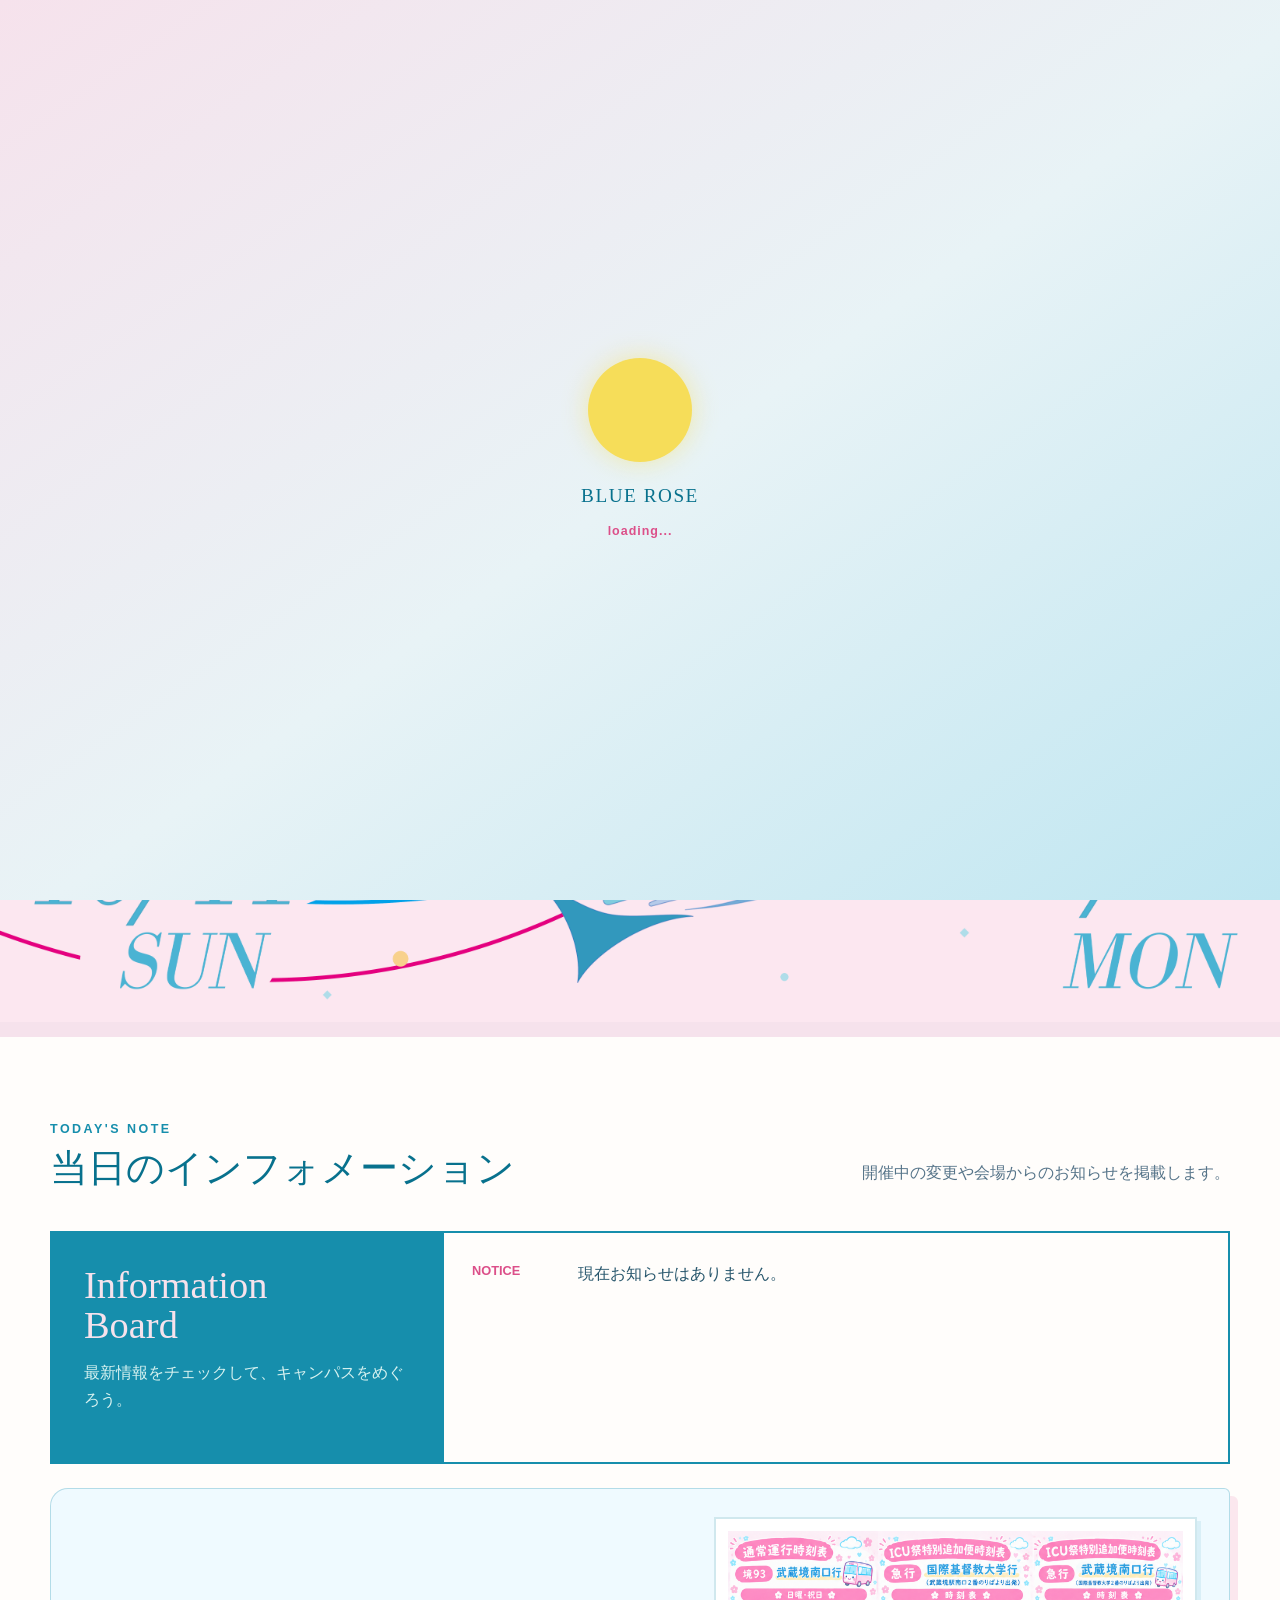
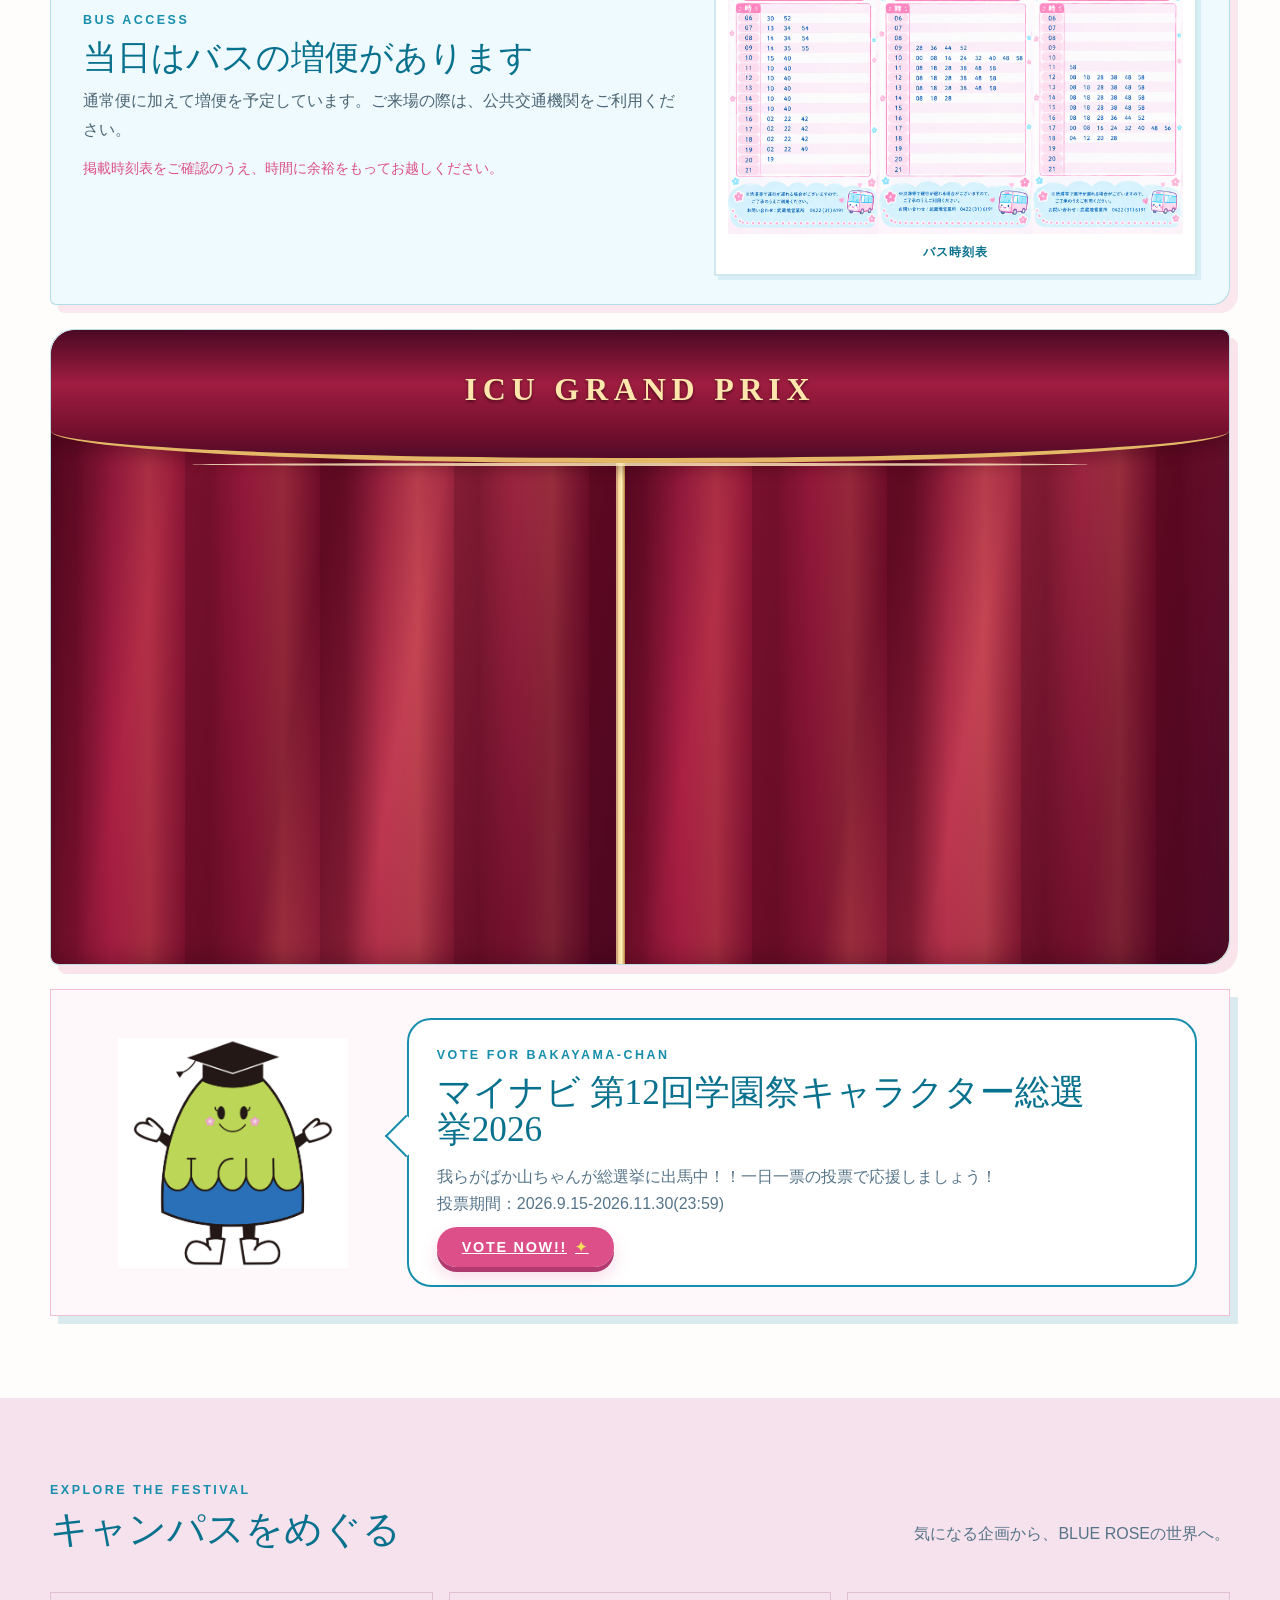
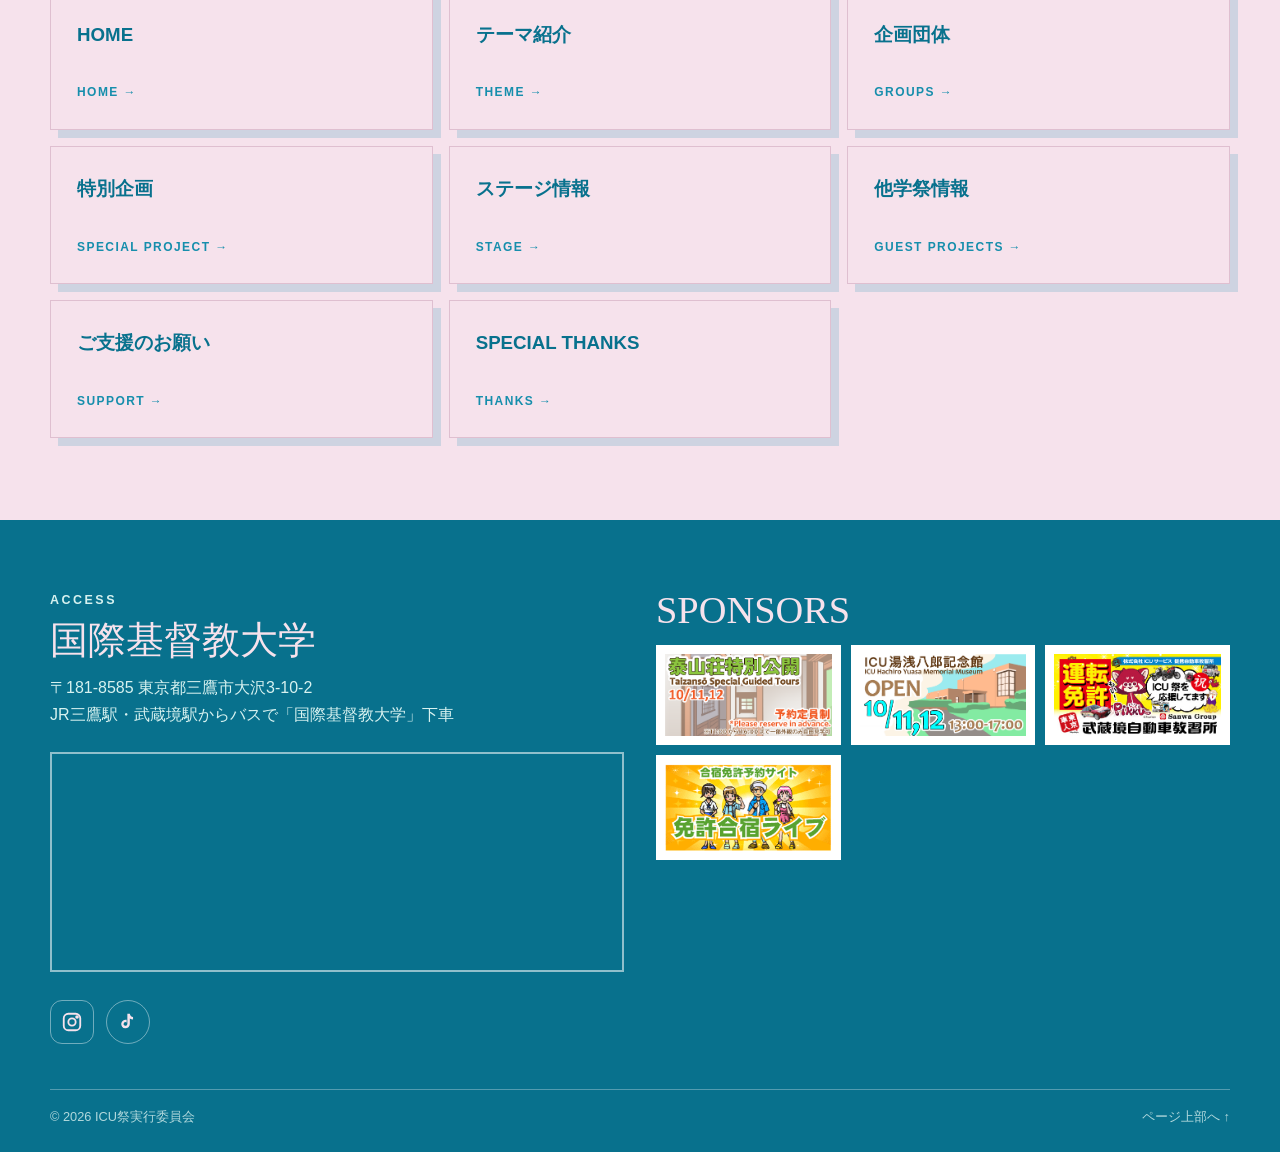
==== commit 311be100: "Improve announcement handling in info board Refactor announcement rendering logic to handle empty an" ====
--- a/index.html
+++ b/index.html
@@ -48,19 +48,32 @@
     .then(response => response.json())
     .then(data => {
       const list = document.getElementById("info-board-list");
+      const announcements = data.announcements || [];
 
-      if (!data.message) return;
+      if (announcements.length === 0) {
+        list.innerHTML = `
+          <li>
+            <time>NOTICE</time>
+            <span>現在お知らせはありません。</span>
+          </li>
+        `;
+        return;
+      }
 
-      const item = document.createElement("li");
-      const time = document.createElement("time");
-      const message = document.createElement("span");
+      list.innerHTML = "";
 
-      time.textContent = data.title || "NOTICE";
-      message.textContent = data.message;
+      announcements.forEach(item => {
+        const li = document.createElement("li");
+        const time = document.createElement("time");
+        const message = document.createElement("span");
 
-      item.appendChild(time);
-      item.appendChild(message);
-      list.replaceChildren(item);
+        time.textContent = item.title || "NOTICE";
+        message.textContent = item.message || "";
+
+        li.appendChild(time);
+        li.appendChild(message);
+        list.appendChild(li);
+      });
     })
     .catch(error => {
       console.error("Information Boardの読み込みに失敗しました:", error);
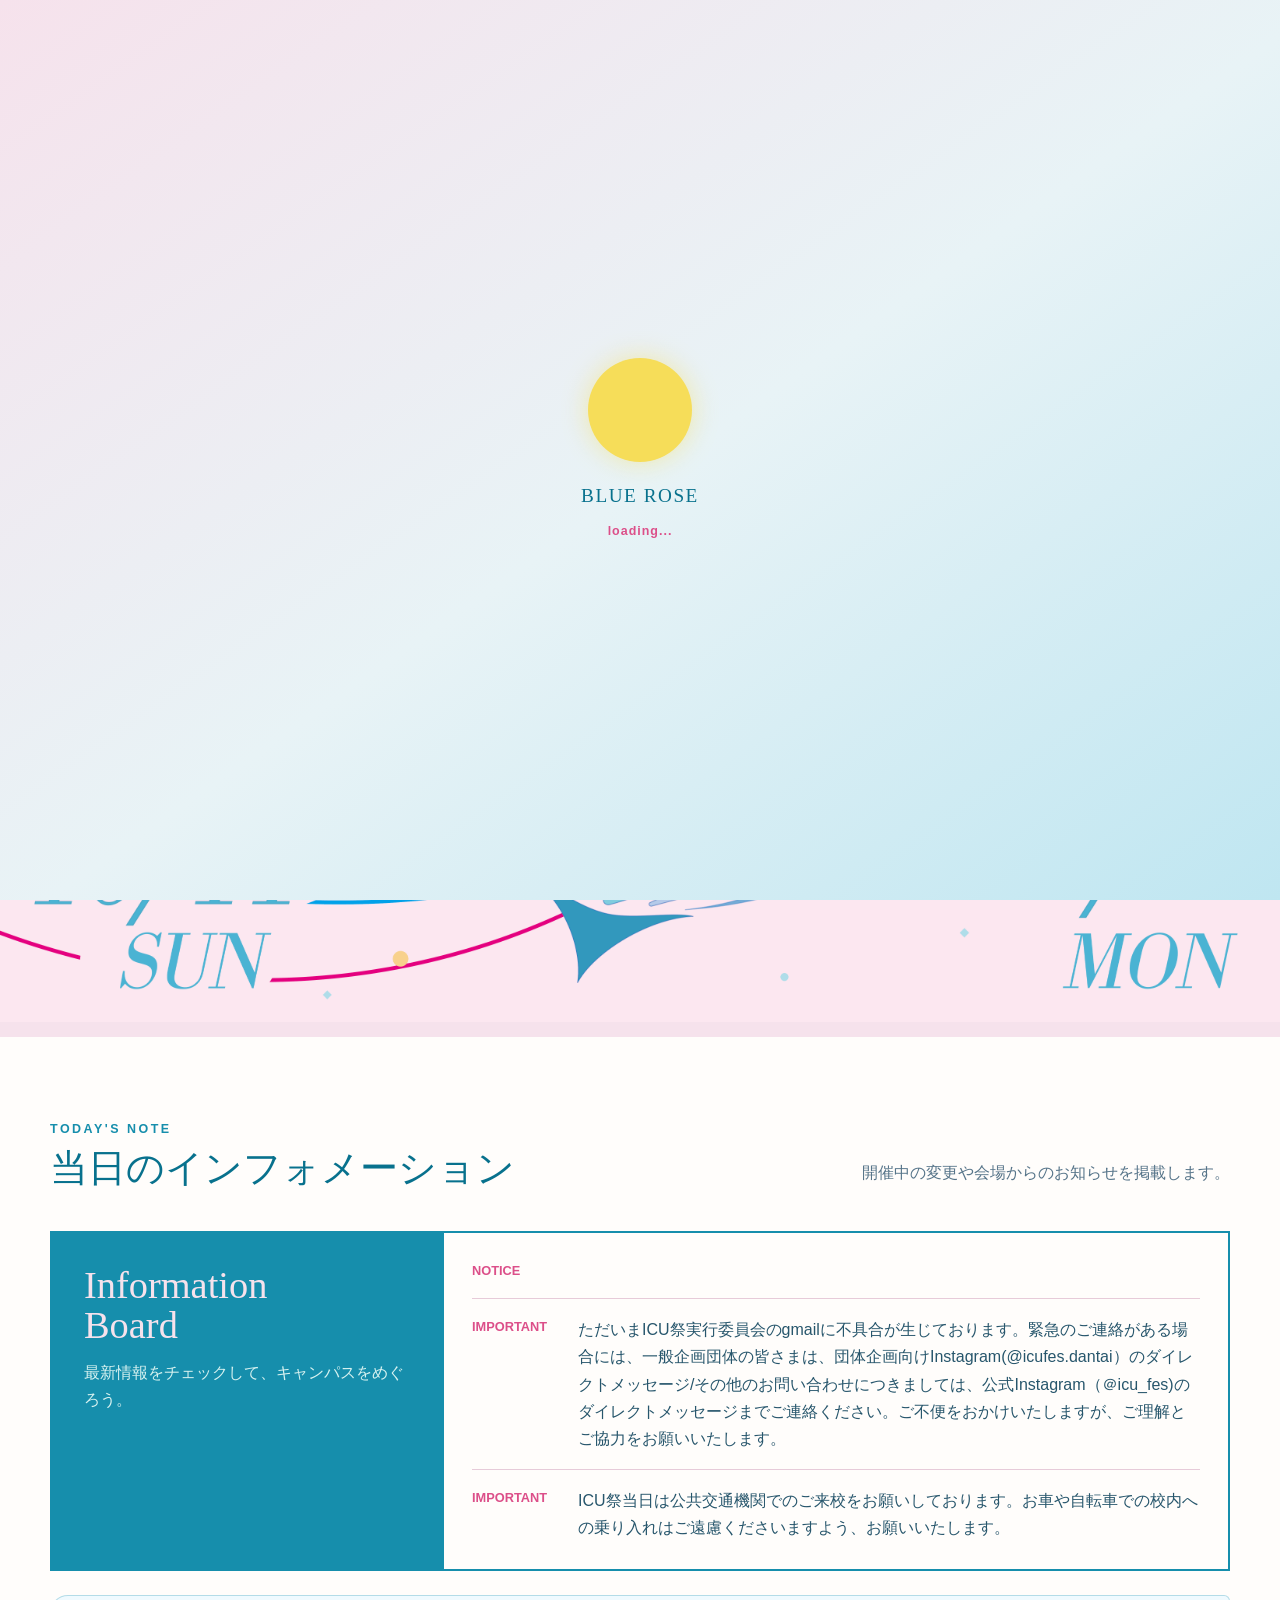
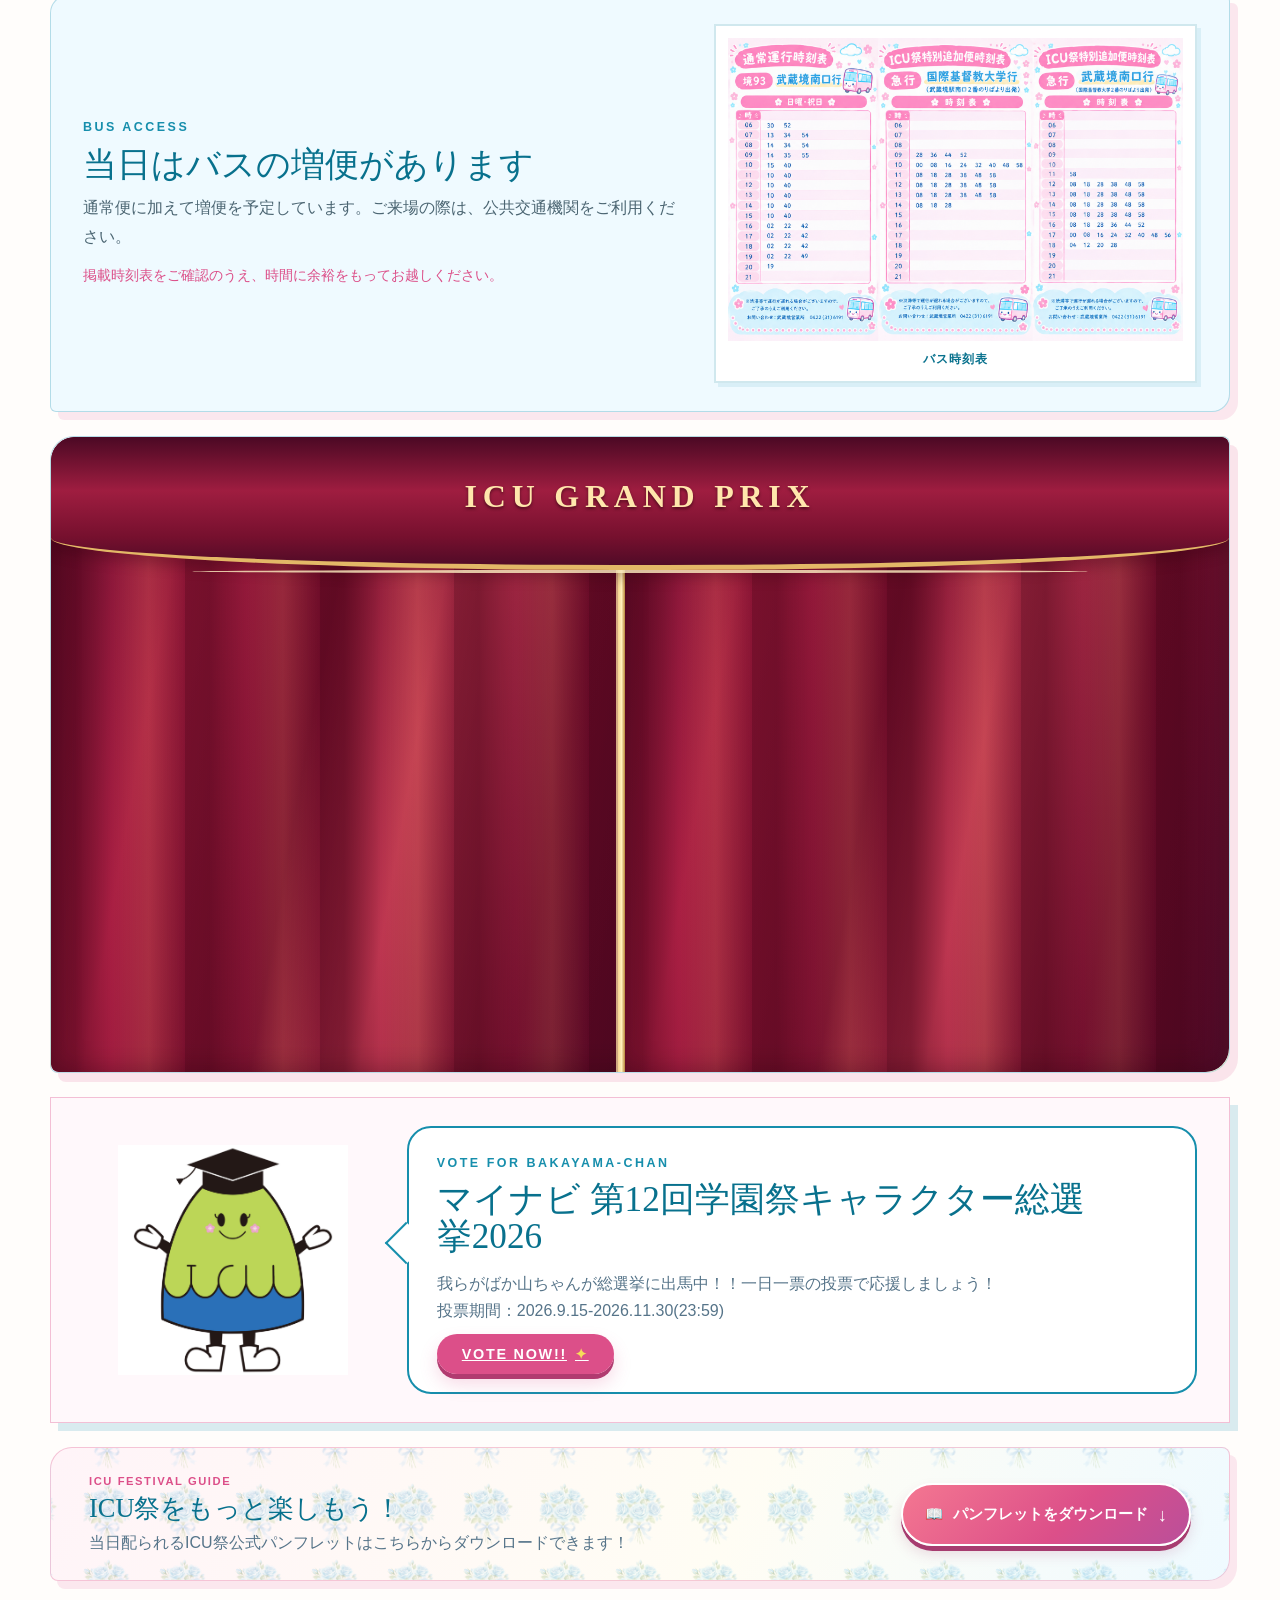
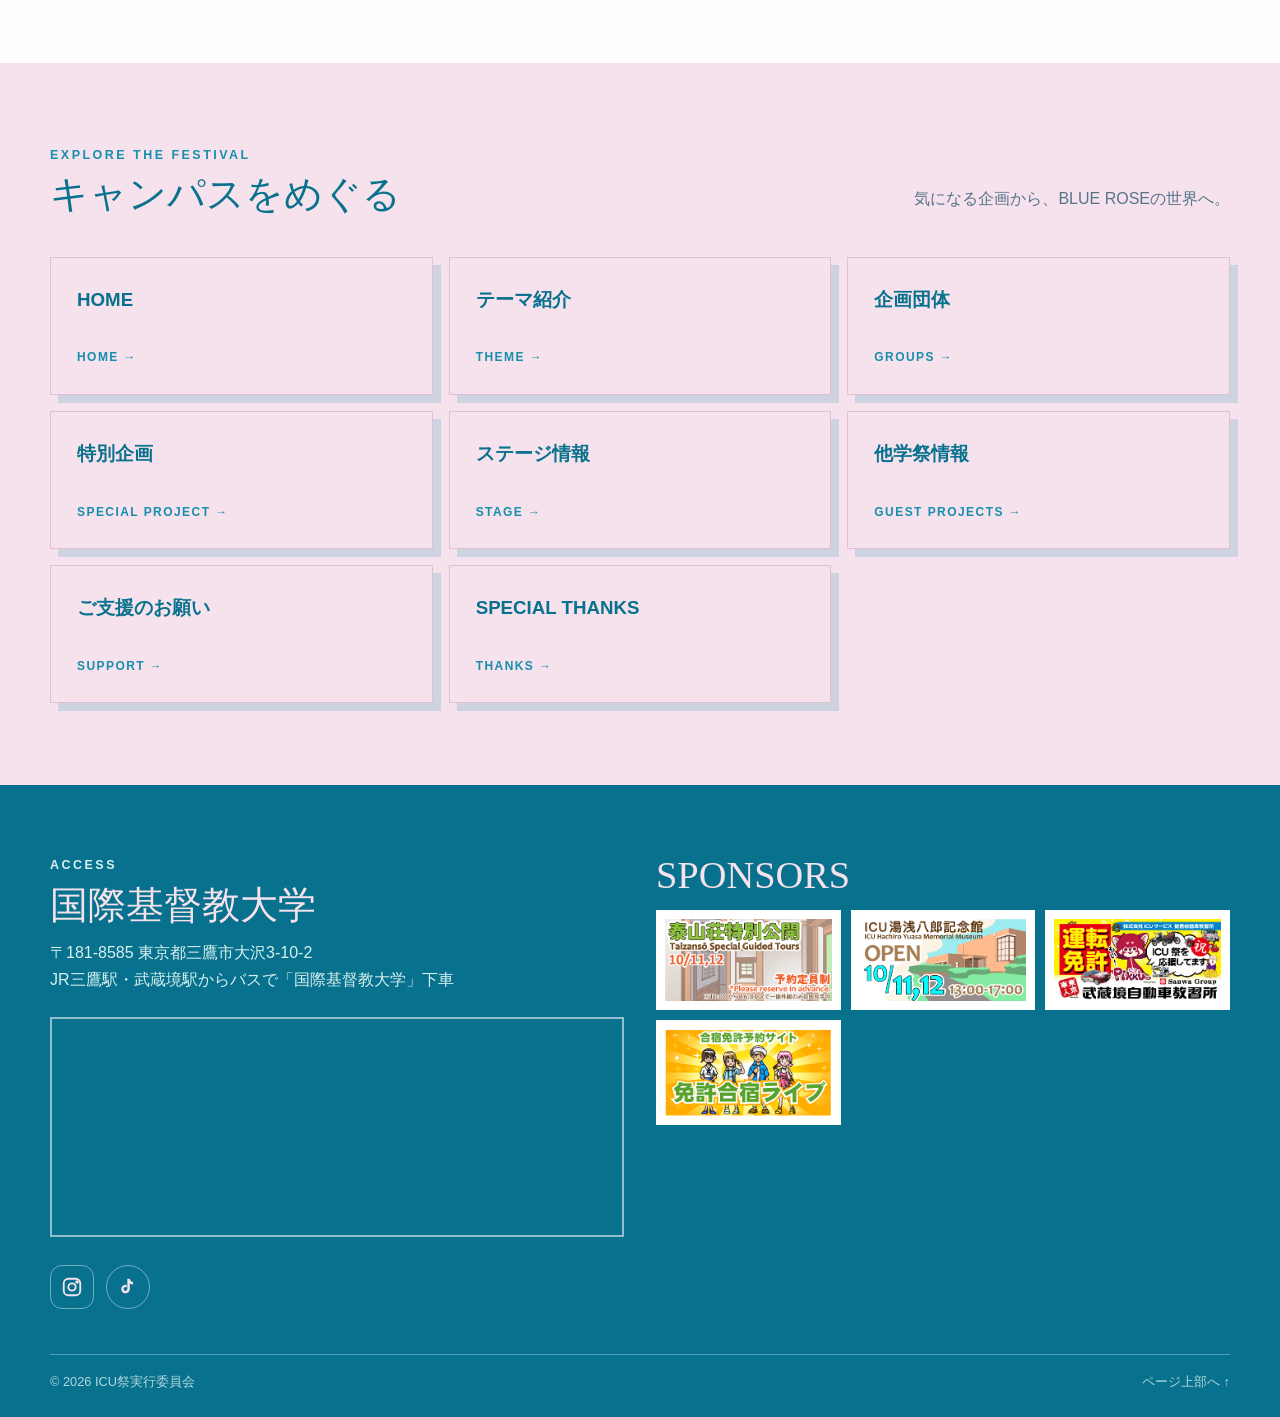
==== commit acf09505: "update" ====
--- a/index.html
+++ b/index.html
@@ -38,7 +38,7 @@
     <time>NOTICE</time>
     <span>お知らせを読み込んでいます…</span>
   </li>
-</ul></div><article class="bus-notice"><div class="bus-notice__copy"><p class="eyebrow">BUS ACCESS</p><h2>当日はバスの増便があります</h2><p>通常便に加えて増便を予定しています。ご来場の際は、公共交通機関をご利用ください。</p><p class="bus-notice__note">掲載時刻表をご確認のうえ、時間に余裕をもってお越しください。</p></div><figure class="bus-timetable"><img src="assets/bus-timetable new.png" alt="ICU祭当日のバス時刻表"><figcaption>バス時刻表</figcaption></figure></article><article class="election-notice"><img class="election-character" src="assets/bakayama-chan.jpg" alt="ばか山ちゃん"><div class="election-speech"><p class="eyebrow">VOTE FOR BAKAYAMA-CHAN</p><h2>マイナビ 第12回学園祭キャラクター総選挙2026</h2><p>我らがばか山ちゃんが総選挙に出馬中！！一日一票の投票で応援しましょう！<br>投票期間：2026.9.15-2026.11.30(23:59)</p><a class="button election-button" href="https://gakumado.mynavi.jp/contests/mascot" target="_blank" rel="noopener noreferrer">VOTE NOW!!</a></div></article></div></section>
+</ul></div><article class="bus-notice"><div class="bus-notice__copy"><p class="eyebrow">BUS ACCESS</p><h2>当日はバスの増便があります</h2><p>通常便に加えて増便を予定しています。ご来場の際は、公共交通機関をご利用ください。</p><p class="bus-notice__note">掲載時刻表をご確認のうえ、時間に余裕をもってお越しください。</p></div><figure class="bus-timetable"><img src="assets/bus-timetable new.png" alt="ICU祭当日のバス時刻表"><figcaption>バス時刻表</figcaption></figure></article><article class="election-notice"><img class="election-character" src="assets/bakayama-chan.jpg" alt="ばか山ちゃん"><div class="election-speech"><p class="eyebrow">VOTE FOR BAKAYAMA-CHAN</p><h2>マイナビ 第12回学園祭キャラクター総選挙2026</h2><p>我らがばか山ちゃんが総選挙に出馬中！！一日一票の投票で応援しましょう！<br>投票期間：2026.9.15-2026.11.30(23:59)</p><a class="button election-button" href="https://gakumado.mynavi.jp/contests/mascot" target="_blank" rel="noopener noreferrer">VOTE NOW!!</a></div></article><article class="festival-pamphlet"><div class="festival-pamphlet__decoration" aria-hidden="true"></div><div class="festival-pamphlet__copy"><p class="eyebrow">ICU FESTIVAL GUIDE</p><h2>ICU祭をもっと楽しもう！</h2><p>当日配られるICU祭公式パンフレットはこちらからダウンロードできます！</p></div><a class="festival-pamphlet__button" href="assets/パンフレット.pdf" download="パンフレット.pdf"><span aria-hidden="true">📖</span> パンフレットをダウンロード <span class="festival-pamphlet__arrow" aria-hidden="true">↓</span></a></article></div></section>
     <section class="section section--paper"><div class="content-width"><div class="section-heading"><div><p class="eyebrow">EXPLORE THE FESTIVAL</p><h2>キャンパスをめぐる</h2></div><p>気になる企画から、BLUE ROSEの世界へ。</p></div><div class="link-grid"><a class="link-card" href="index.html"><h3>HOME</h3><span>HOME →</span></a><a class="link-card" href="theme.html"><h3>テーマ紹介</h3><span>THEME →</span></a><a class="link-card" href="groups.html"><h3>企画団体</h3><span>GROUPS →</span></a><a class="link-card" href="special-projects.html"><h3>特別企画</h3><span>SPECIAL PROJECT →</span></a><a class="link-card" href="stage.html"><h3>ステージ情報</h3><span>STAGE →</span></a><a class="link-card" href="external.html"><h3>他学祭情報</h3><span>GUEST PROJECTS →</span></a><a class="link-card" href="donation.html"><h3>支援</h3><span>SUPPORT →</span></a><a class="link-card" href="thanks.html"><h3>THANKS</h3><span>THANKS →</span></a></div></div></section>
   </main>
   <footer class="site-footer"><div class="footer-grid"><section><p class="eyebrow">ACCESS</p><h2>国際基督教大学</h2><address>〒181-8585 東京都三鷹市大沢3-10-2<br>JR三鷹駅・武蔵境駅からバスで「国際基督教大学」下車</address><iframe class="access-map" title="国際基督教大学のGoogle Map" src="https://www.google.com/maps?q=国際基督教大学&output=embed" loading="lazy" allowfullscreen></iframe></section><section><h2>SPONSORS</h2><div class="sponsor-grid"><a href="#">スポンサー 01</a><a href="#">スポンサー 02</a><a href="#">スポンサー 03</a></div></section></div><div class="footer-bottom"><span>© 2026 ICU祭実行委員会</span><a href="#">ページ上部へ ↑</a></div></footer>
--- a/home-notice.css
+++ b/home-notice.css
@@ -1 +1,2 @@
+.festival-pamphlet{position:relative;display:flex;align-items:center;justify-content:space-between;gap:24px;margin:24px 0 0;padding:24px clamp(20px,4vw,38px);overflow:hidden;border:1px solid rgba(220,79,137,.3);border-radius:22px 8px 22px 8px;background:linear-gradient(115deg,#fff4f8 0%,#fffdf4 58%,#effaff 100%);box-shadow:7px 8px 0 rgba(220,79,137,.12)}.festival-pamphlet__copy{position:relative;z-index:1}.festival-pamphlet__copy .eyebrow{margin:0 0 4px;color:var(--rose);font-size:.7rem;font-weight:800;letter-spacing:.14em}.festival-pamphlet__copy h2{margin:0 0 6px;color:var(--teal-dark);font-size:clamp(1.2rem,2.5vw,1.65rem)}.festival-pamphlet__copy p:last-child{margin:0;color:#567489;line-height:1.7}.festival-pamphlet__decoration{position:absolute;inset:0;width:auto;height:auto;background-image:url("assets/パンフレット用青バラ.png");background-position:center;background-size:76px 76px;background-repeat:repeat;opacity:.3;pointer-events:none;transform:none}.festival-pamphlet__button{position:relative;z-index:1;display:inline-flex;flex:0 0 auto;align-items:center;justify-content:center;gap:10px;padding:14px 22px;border:2px solid #fff;border-radius:999px;background:linear-gradient(135deg,#f47791,#dc4f89 58%,#ba4f9a);box-shadow:0 5px 0 #a73c70,0 8px 14px rgba(167,60,112,.18);color:#fff;font-size:.92rem;font-weight:800;text-align:center;text-decoration:none;transition:transform .18s ease,box-shadow .18s ease,filter .18s ease}.festival-pamphlet__button:hover{transform:translateY(-3px);box-shadow:0 8px 0 #a73c70,0 12px 18px rgba(167,60,112,.2);filter:saturate(1.1)}.festival-pamphlet__button:active{transform:translateY(2px);box-shadow:0 2px 0 #a73c70}.festival-pamphlet__button:focus-visible{outline:3px solid var(--teal);outline-offset:4px}.festival-pamphlet__arrow{font-size:1.15rem}@media(max-width:760px){.festival-pamphlet{flex-direction:column;align-items:stretch;gap:18px;padding:22px 18px}.festival-pamphlet__button{align-self:center;width:min(100%,340px);padding:13px 16px;font-size:.86rem}.festival-pamphlet__decoration{top:-35px;right:8%;font-size:5rem}}
 .election-notice{display:grid;grid-template-columns:minmax(170px,.55fr) minmax(0,1.45fr);align-items:center;gap:24px;position:relative;margin:24px 0 0;padding:28px 32px;border:1px solid rgba(220,79,137,.34);background:#fff8fb;box-shadow:8px 8px 0 rgba(22,142,172,.16);overflow:visible}.election-character{display:block;width:100%;max-width:230px;height:auto;justify-self:center}.election-speech{position:relative;padding:25px 28px;border:2px solid var(--teal);border-radius:24px;background:#fff}.election-speech::before{content:"";position:absolute;left:-18px;top:38%;width:28px;height:28px;border-left:2px solid var(--teal);border-bottom:2px solid var(--teal);background:#fff;transform:rotate(45deg)}.election-notice h2{position:relative;z-index:1;max-width:680px;color:var(--teal-dark);font-size:clamp(1.35rem,3vw,2.2rem)}.election-notice p:not(.eyebrow){position:relative;z-index:1;max-width:820px;color:#567489}.election-notice .button{position:relative;z-index:1;margin-top:4px;background:var(--rose)}.election-notice .button:hover{background:var(--teal-dark)}.bus-notice{display:grid;grid-template-columns:minmax(0,1fr) minmax(260px,.8fr);gap:28px;align-items:center;margin:24px 0 0;padding:28px 32px;border:1px solid rgba(22,142,172,.28);border-radius:18px 6px 18px 6px;background:#effaff;box-shadow:8px 8px 0 rgba(220,79,137,.12)}.bus-notice__copy h2{margin:8px 0 12px;color:var(--teal-dark);font-size:clamp(1.35rem,3vw,2.1rem)}.bus-notice__copy p:not(.eyebrow){margin:0;color:#4b6572;line-height:1.8}.bus-notice__note{margin-top:12px!important;color:var(--rose)!important;font-size:.9rem}.bus-timetable{margin:0;padding:12px;border:2px solid rgba(22,142,172,.2);background:#fff;box-shadow:4px 4px 0 rgba(22,142,172,.1)}.bus-timetable img{display:block;width:100%;height:auto}.bus-timetable img.is-zoomable{cursor:zoom-in}.bus-timetable figcaption{padding-top:8px;color:var(--teal-dark);font-size:.75rem;font-weight:800;letter-spacing:.08em;text-align:center}.image-lightbox{width:min(94vw,1100px);max-height:94vh;padding:48px 20px 20px;border:0;background:rgba(255,255,255,.98);box-shadow:0 20px 70px rgba(22,42,62,.28)}.image-lightbox::backdrop{background:rgba(14,31,46,.72)}.image-lightbox img{display:block;width:100%;max-height:calc(94vh - 68px);object-fit:contain}.image-lightbox__close{position:absolute;top:10px;right:12px;width:36px;height:36px;border:0;border-radius:50%;background:var(--teal);color:#fff;font-size:1.5rem;line-height:1;cursor:pointer}@media(max-width:760px){.election-notice{grid-template-columns:1fr;padding:24px 20px}.election-character{max-width:170px}.election-speech{padding:22px 18px}.election-speech::before{left:48%;top:-18px;border-left:0;border-bottom:0;border-top:2px solid var(--teal);border-right:2px solid var(--teal)}.bus-notice{grid-template-columns:1fr;padding:22px 18px}.bus-timetable{max-width:520px;margin:0 auto}}
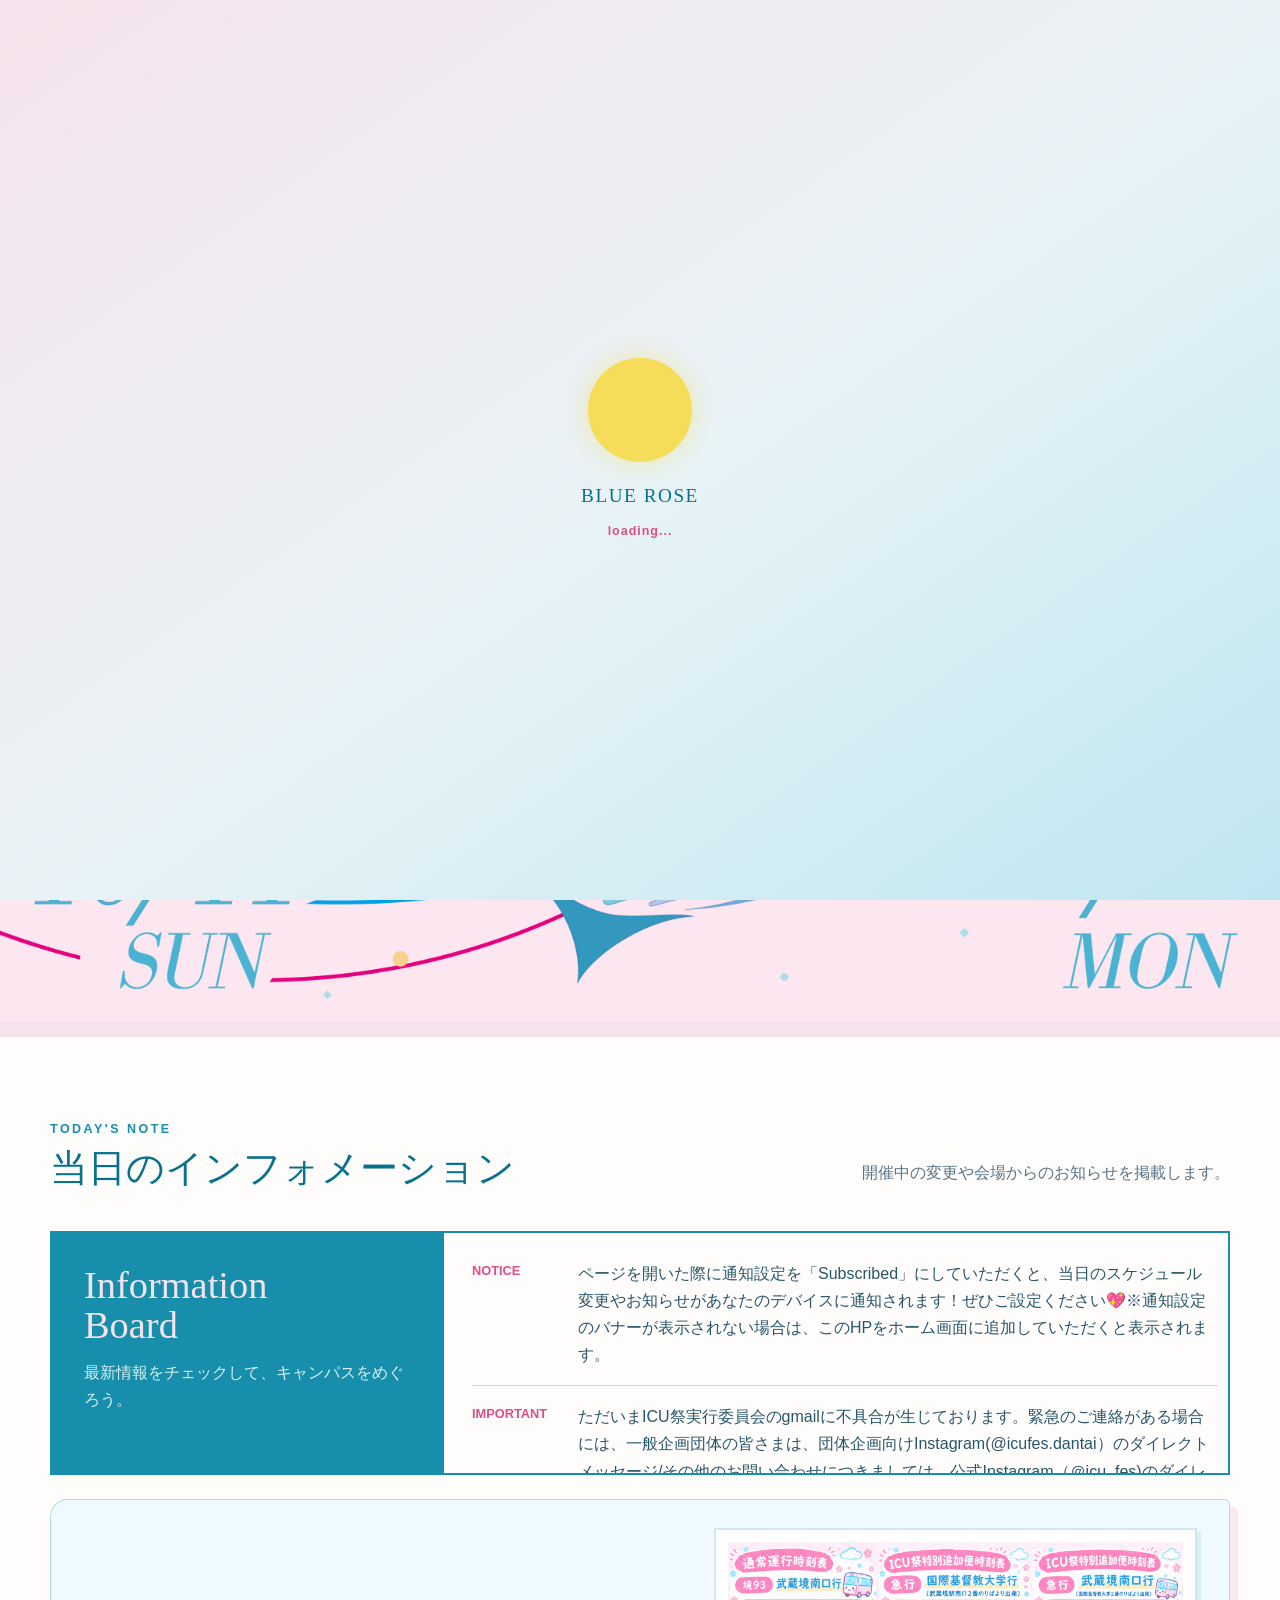
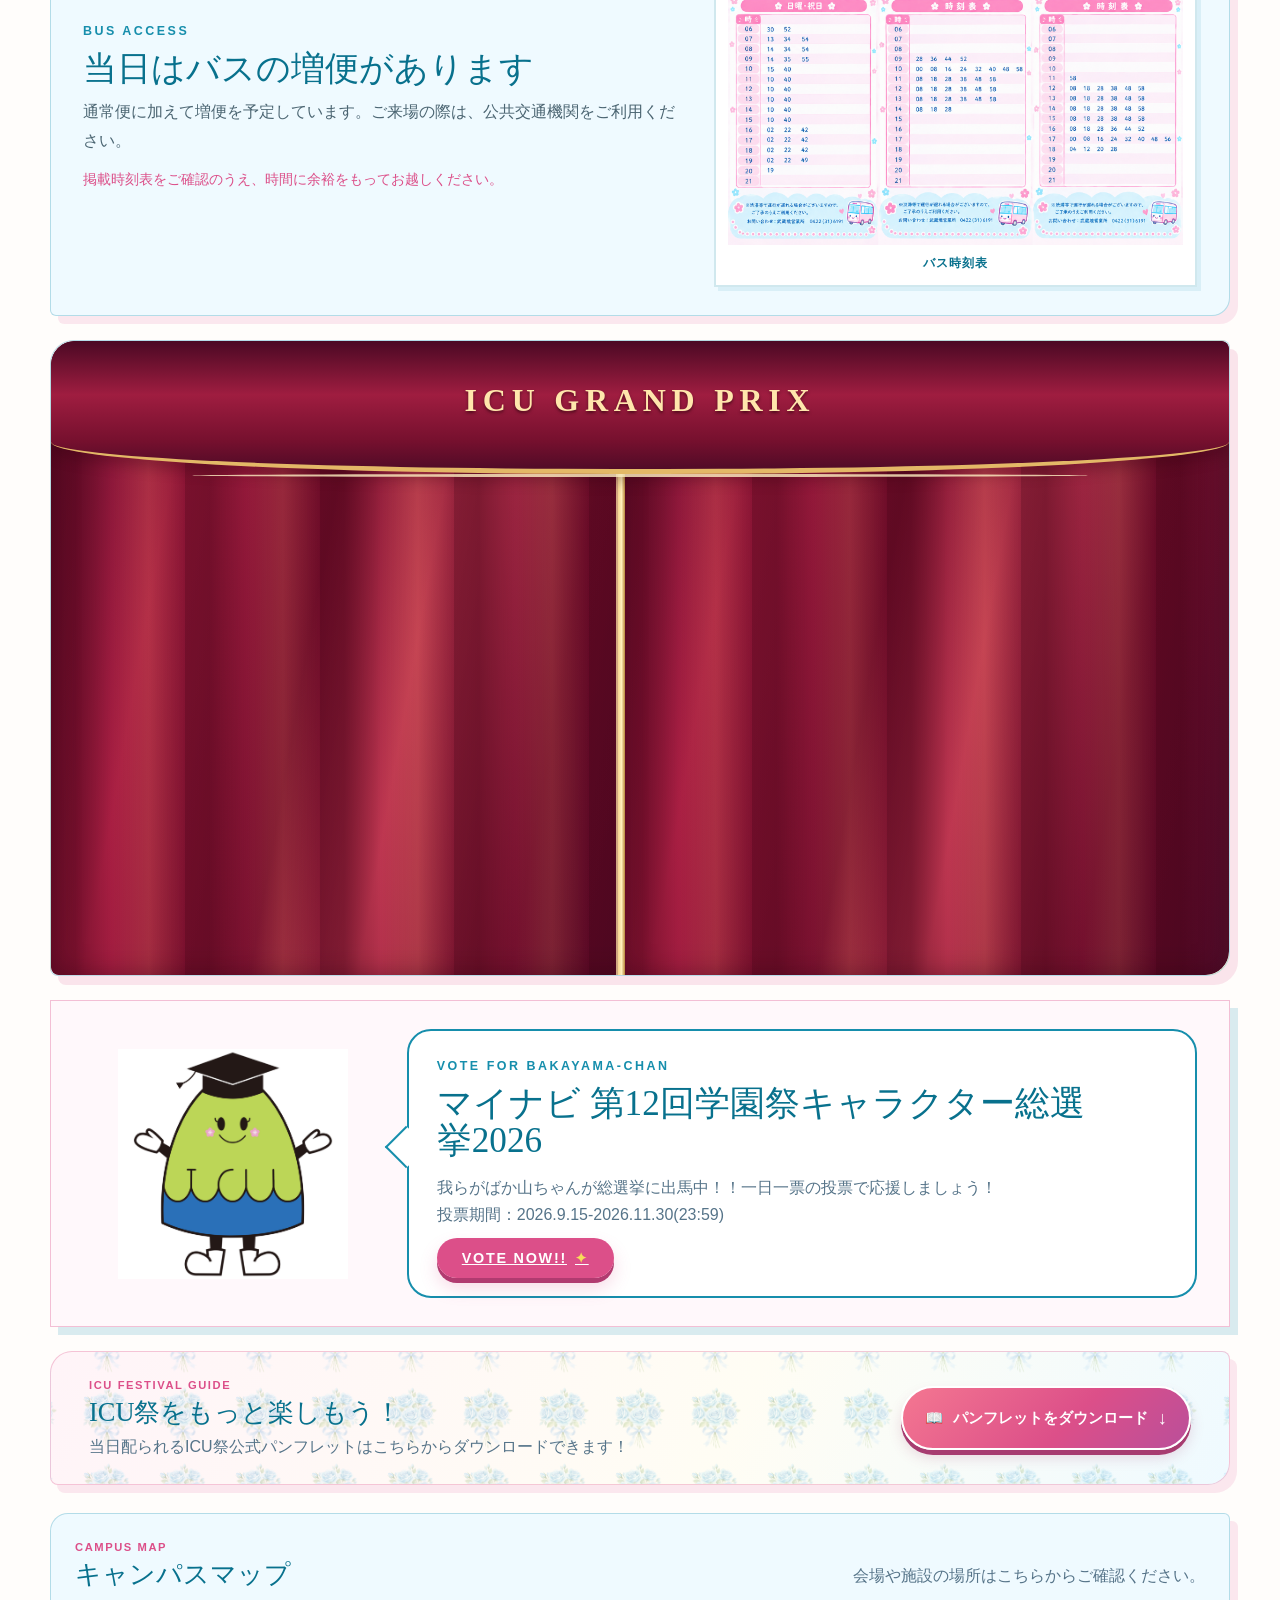
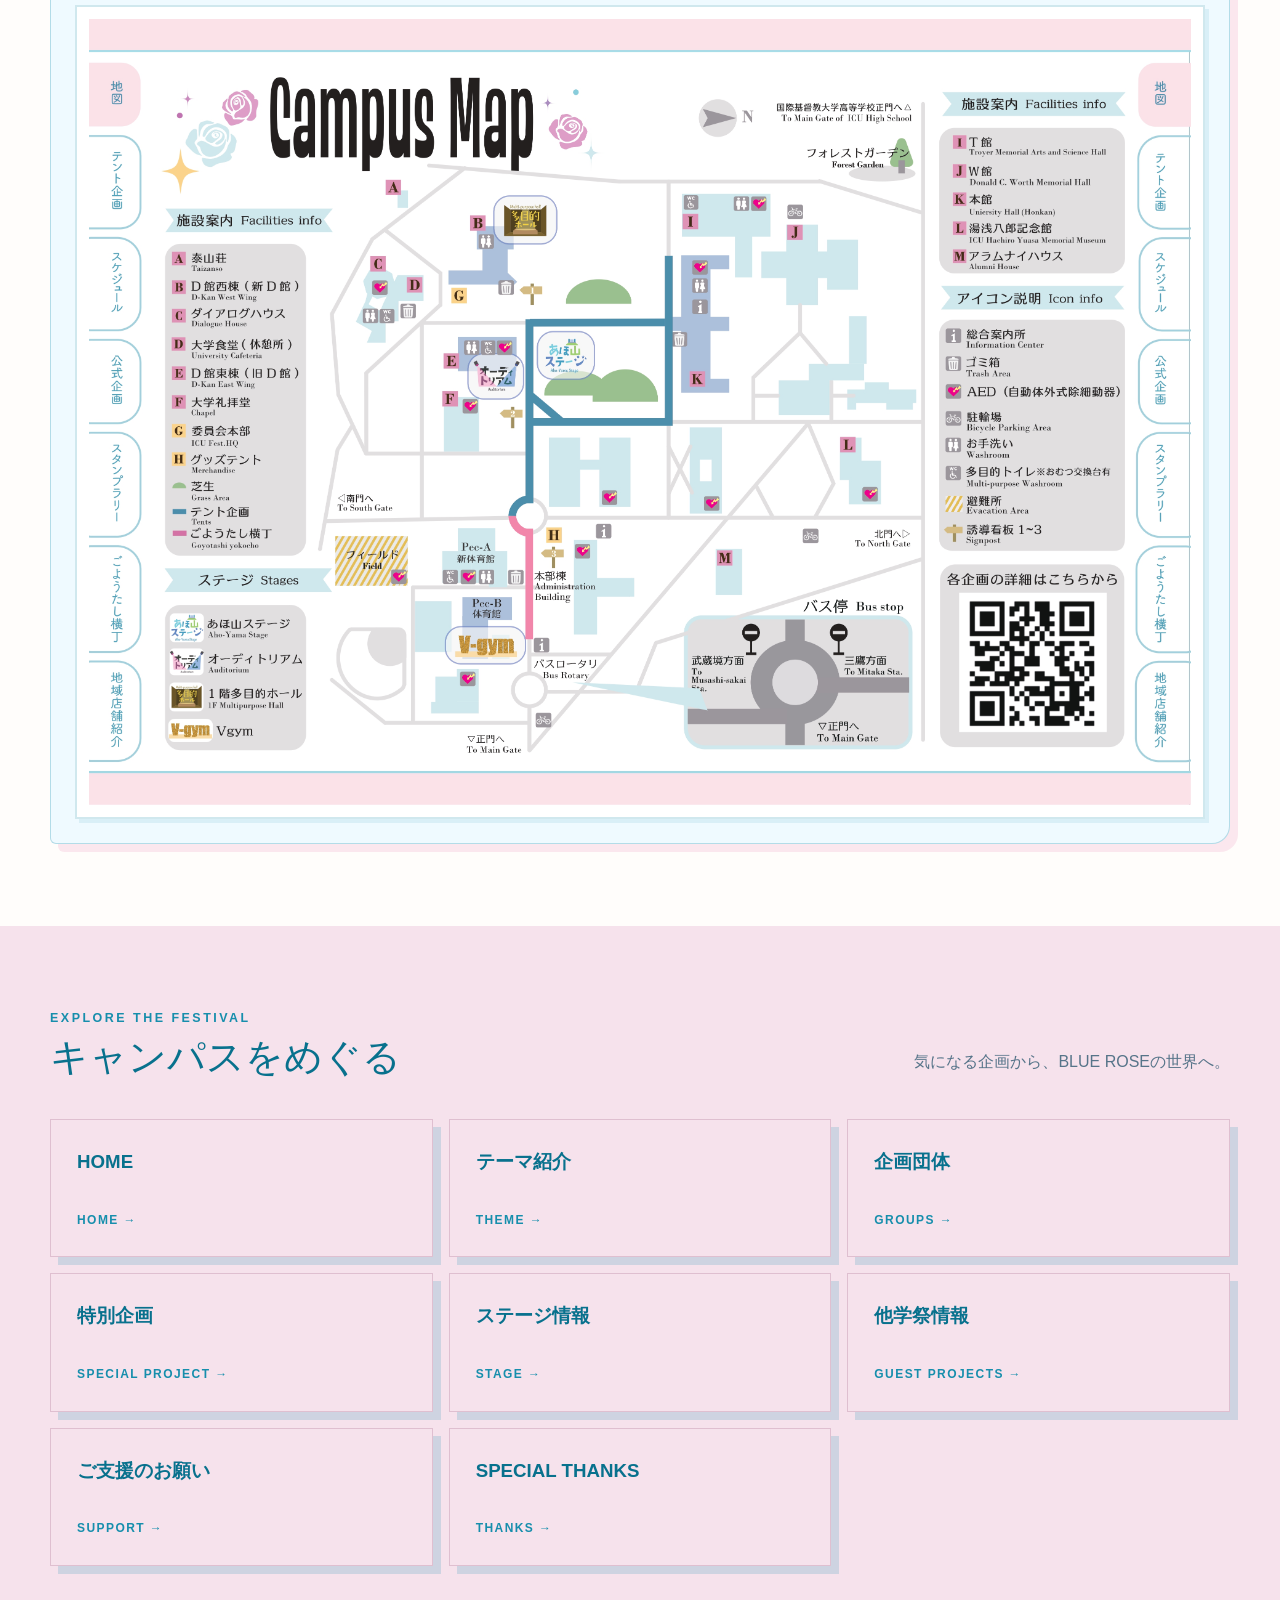
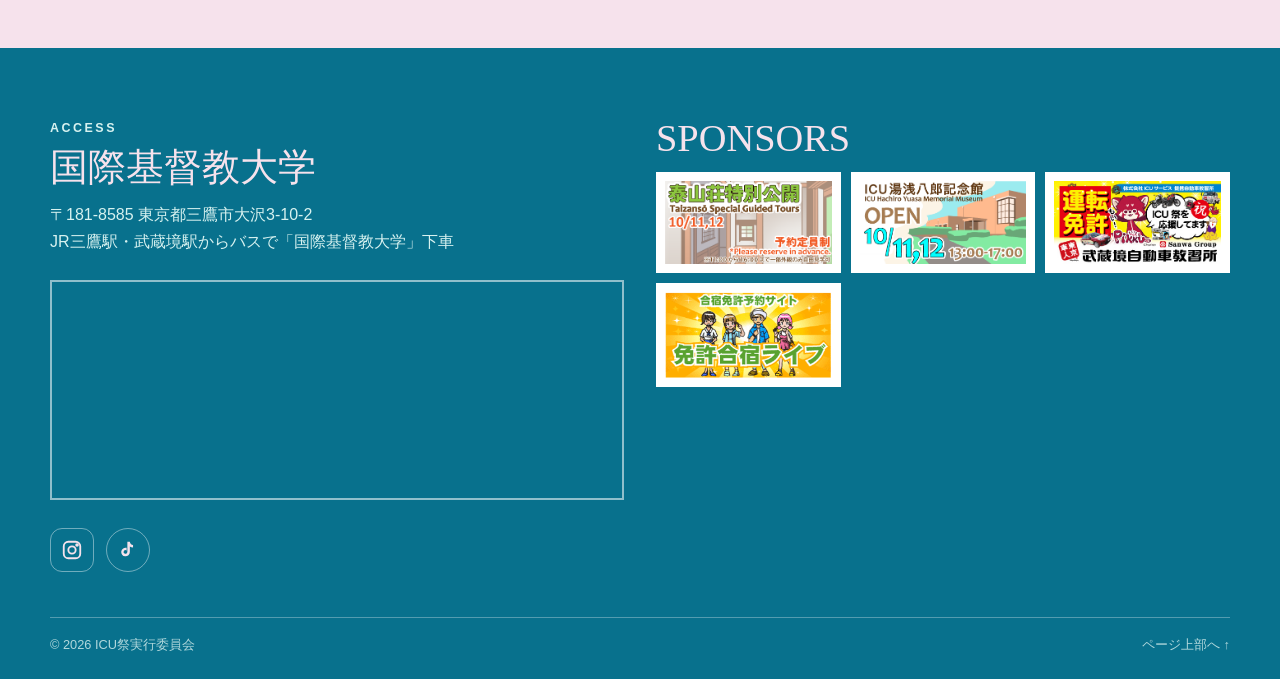
==== commit 0fc613ca: "Update" ====
--- a/index.html
+++ b/index.html
@@ -38,11 +38,11 @@
     <time>NOTICE</time>
     <span>お知らせを読み込んでいます…</span>
   </li>
-</ul></div><article class="bus-notice"><div class="bus-notice__copy"><p class="eyebrow">BUS ACCESS</p><h2>当日はバスの増便があります</h2><p>通常便に加えて増便を予定しています。ご来場の際は、公共交通機関をご利用ください。</p><p class="bus-notice__note">掲載時刻表をご確認のうえ、時間に余裕をもってお越しください。</p></div><figure class="bus-timetable"><img src="assets/bus-timetable new.png" alt="ICU祭当日のバス時刻表"><figcaption>バス時刻表</figcaption></figure></article><article class="election-notice"><img class="election-character" src="assets/bakayama-chan.jpg" alt="ばか山ちゃん"><div class="election-speech"><p class="eyebrow">VOTE FOR BAKAYAMA-CHAN</p><h2>マイナビ 第12回学園祭キャラクター総選挙2026</h2><p>我らがばか山ちゃんが総選挙に出馬中！！一日一票の投票で応援しましょう！<br>投票期間：2026.9.15-2026.11.30(23:59)</p><a class="button election-button" href="https://gakumado.mynavi.jp/contests/mascot" target="_blank" rel="noopener noreferrer">VOTE NOW!!</a></div></article><article class="festival-pamphlet"><div class="festival-pamphlet__decoration" aria-hidden="true"></div><div class="festival-pamphlet__copy"><p class="eyebrow">ICU FESTIVAL GUIDE</p><h2>ICU祭をもっと楽しもう！</h2><p>当日配られるICU祭公式パンフレットはこちらからダウンロードできます！</p></div><a class="festival-pamphlet__button" href="assets/パンフレット.pdf" download="パンフレット.pdf"><span aria-hidden="true">📖</span> パンフレットをダウンロード <span class="festival-pamphlet__arrow" aria-hidden="true">↓</span></a></article></div></section>
+</ul></div><article class="bus-notice"><div class="bus-notice__copy"><p class="eyebrow">BUS ACCESS</p><h2>当日はバスの増便があります</h2><p>通常便に加えて増便を予定しています。ご来場の際は、公共交通機関をご利用ください。</p><p class="bus-notice__note">掲載時刻表をご確認のうえ、時間に余裕をもってお越しください。</p></div><figure class="bus-timetable"><img src="assets/bus-timetable new.png" alt="ICU祭当日のバス時刻表"><figcaption>バス時刻表</figcaption></figure></article><article class="election-notice"><img class="election-character" src="assets/bakayama-chan.jpg" alt="ばか山ちゃん"><div class="election-speech"><p class="eyebrow">VOTE FOR BAKAYAMA-CHAN</p><h2>マイナビ 第12回学園祭キャラクター総選挙2026</h2><p>我らがばか山ちゃんが総選挙に出馬中！！一日一票の投票で応援しましょう！<br>投票期間：2026.9.15-2026.11.30(23:59)</p><a class="button election-button" href="https://gakumado.mynavi.jp/contests/mascot" target="_blank" rel="noopener noreferrer">VOTE NOW!!</a></div></article><article class="festival-pamphlet"><div class="festival-pamphlet__decoration" aria-hidden="true"></div><div class="festival-pamphlet__copy"><p class="eyebrow">ICU FESTIVAL GUIDE</p><h2>ICU祭をもっと楽しもう！</h2><p>当日配られるICU祭公式パンフレットはこちらからダウンロードできます！</p></div><a class="festival-pamphlet__button" href="assets/パンフレット.pdf" download="パンフレット.pdf"><span aria-hidden="true">📖</span> パンフレットをダウンロード <span class="festival-pamphlet__arrow" aria-hidden="true">↓</span></a></article><article class="campus-map"><div class="campus-map__heading"><div><p class="eyebrow">CAMPUS MAP</p><h2>キャンパスマップ</h2></div><p>会場や施設の場所はこちらからご確認ください。</p></div><figure class="campus-map__frame"><img src="assets/campus map.jpg" alt="ICU祭2026 キャンパスマップ"></figure></article></div></section>
     <section class="section section--paper"><div class="content-width"><div class="section-heading"><div><p class="eyebrow">EXPLORE THE FESTIVAL</p><h2>キャンパスをめぐる</h2></div><p>気になる企画から、BLUE ROSEの世界へ。</p></div><div class="link-grid"><a class="link-card" href="index.html"><h3>HOME</h3><span>HOME →</span></a><a class="link-card" href="theme.html"><h3>テーマ紹介</h3><span>THEME →</span></a><a class="link-card" href="groups.html"><h3>企画団体</h3><span>GROUPS →</span></a><a class="link-card" href="special-projects.html"><h3>特別企画</h3><span>SPECIAL PROJECT →</span></a><a class="link-card" href="stage.html"><h3>ステージ情報</h3><span>STAGE →</span></a><a class="link-card" href="external.html"><h3>他学祭情報</h3><span>GUEST PROJECTS →</span></a><a class="link-card" href="donation.html"><h3>支援</h3><span>SUPPORT →</span></a><a class="link-card" href="thanks.html"><h3>THANKS</h3><span>THANKS →</span></a></div></div></section>
   </main>
   <footer class="site-footer"><div class="footer-grid"><section><p class="eyebrow">ACCESS</p><h2>国際基督教大学</h2><address>〒181-8585 東京都三鷹市大沢3-10-2<br>JR三鷹駅・武蔵境駅からバスで「国際基督教大学」下車</address><iframe class="access-map" title="国際基督教大学のGoogle Map" src="https://www.google.com/maps?q=国際基督教大学&output=embed" loading="lazy" allowfullscreen></iframe></section><section><h2>SPONSORS</h2><div class="sponsor-grid"><a href="#">スポンサー 01</a><a href="#">スポンサー 02</a><a href="#">スポンサー 03</a></div></section></div><div class="footer-bottom"><span>© 2026 ICU祭実行委員会</span><a href="#">ページ上部へ ↑</a></div></footer>
-  <script src="social-links.js"></script><script src="home-lightbox.js"></script><script src="home-grand-prix.js"></script><script src="loading.js"></script>
+  <script src="social-links.js"></script><script src="home-lightbox.js?v=2"></script><script src="home-grand-prix.js"></script><script src="loading.js"></script>
   <script>
   fetch("announcements.json")
     .then(response => response.json())
--- a/home-notice.css
+++ b/home-notice.css
@@ -1,2 +1,82 @@
 .festival-pamphlet{position:relative;display:flex;align-items:center;justify-content:space-between;gap:24px;margin:24px 0 0;padding:24px clamp(20px,4vw,38px);overflow:hidden;border:1px solid rgba(220,79,137,.3);border-radius:22px 8px 22px 8px;background:linear-gradient(115deg,#fff4f8 0%,#fffdf4 58%,#effaff 100%);box-shadow:7px 8px 0 rgba(220,79,137,.12)}.festival-pamphlet__copy{position:relative;z-index:1}.festival-pamphlet__copy .eyebrow{margin:0 0 4px;color:var(--rose);font-size:.7rem;font-weight:800;letter-spacing:.14em}.festival-pamphlet__copy h2{margin:0 0 6px;color:var(--teal-dark);font-size:clamp(1.2rem,2.5vw,1.65rem)}.festival-pamphlet__copy p:last-child{margin:0;color:#567489;line-height:1.7}.festival-pamphlet__decoration{position:absolute;inset:0;width:auto;height:auto;background-image:url("assets/パンフレット用青バラ.png");background-position:center;background-size:76px 76px;background-repeat:repeat;opacity:.3;pointer-events:none;transform:none}.festival-pamphlet__button{position:relative;z-index:1;display:inline-flex;flex:0 0 auto;align-items:center;justify-content:center;gap:10px;padding:14px 22px;border:2px solid #fff;border-radius:999px;background:linear-gradient(135deg,#f47791,#dc4f89 58%,#ba4f9a);box-shadow:0 5px 0 #a73c70,0 8px 14px rgba(167,60,112,.18);color:#fff;font-size:.92rem;font-weight:800;text-align:center;text-decoration:none;transition:transform .18s ease,box-shadow .18s ease,filter .18s ease}.festival-pamphlet__button:hover{transform:translateY(-3px);box-shadow:0 8px 0 #a73c70,0 12px 18px rgba(167,60,112,.2);filter:saturate(1.1)}.festival-pamphlet__button:active{transform:translateY(2px);box-shadow:0 2px 0 #a73c70}.festival-pamphlet__button:focus-visible{outline:3px solid var(--teal);outline-offset:4px}.festival-pamphlet__arrow{font-size:1.15rem}@media(max-width:760px){.festival-pamphlet{flex-direction:column;align-items:stretch;gap:18px;padding:22px 18px}.festival-pamphlet__button{align-self:center;width:min(100%,340px);padding:13px 16px;font-size:.86rem}.festival-pamphlet__decoration{top:-35px;right:8%;font-size:5rem}}
 .election-notice{display:grid;grid-template-columns:minmax(170px,.55fr) minmax(0,1.45fr);align-items:center;gap:24px;position:relative;margin:24px 0 0;padding:28px 32px;border:1px solid rgba(220,79,137,.34);background:#fff8fb;box-shadow:8px 8px 0 rgba(22,142,172,.16);overflow:visible}.election-character{display:block;width:100%;max-width:230px;height:auto;justify-self:center}.election-speech{position:relative;padding:25px 28px;border:2px solid var(--teal);border-radius:24px;background:#fff}.election-speech::before{content:"";position:absolute;left:-18px;top:38%;width:28px;height:28px;border-left:2px solid var(--teal);border-bottom:2px solid var(--teal);background:#fff;transform:rotate(45deg)}.election-notice h2{position:relative;z-index:1;max-width:680px;color:var(--teal-dark);font-size:clamp(1.35rem,3vw,2.2rem)}.election-notice p:not(.eyebrow){position:relative;z-index:1;max-width:820px;color:#567489}.election-notice .button{position:relative;z-index:1;margin-top:4px;background:var(--rose)}.election-notice .button:hover{background:var(--teal-dark)}.bus-notice{display:grid;grid-template-columns:minmax(0,1fr) minmax(260px,.8fr);gap:28px;align-items:center;margin:24px 0 0;padding:28px 32px;border:1px solid rgba(22,142,172,.28);border-radius:18px 6px 18px 6px;background:#effaff;box-shadow:8px 8px 0 rgba(220,79,137,.12)}.bus-notice__copy h2{margin:8px 0 12px;color:var(--teal-dark);font-size:clamp(1.35rem,3vw,2.1rem)}.bus-notice__copy p:not(.eyebrow){margin:0;color:#4b6572;line-height:1.8}.bus-notice__note{margin-top:12px!important;color:var(--rose)!important;font-size:.9rem}.bus-timetable{margin:0;padding:12px;border:2px solid rgba(22,142,172,.2);background:#fff;box-shadow:4px 4px 0 rgba(22,142,172,.1)}.bus-timetable img{display:block;width:100%;height:auto}.bus-timetable img.is-zoomable{cursor:zoom-in}.bus-timetable figcaption{padding-top:8px;color:var(--teal-dark);font-size:.75rem;font-weight:800;letter-spacing:.08em;text-align:center}.image-lightbox{width:min(94vw,1100px);max-height:94vh;padding:48px 20px 20px;border:0;background:rgba(255,255,255,.98);box-shadow:0 20px 70px rgba(22,42,62,.28)}.image-lightbox::backdrop{background:rgba(14,31,46,.72)}.image-lightbox img{display:block;width:100%;max-height:calc(94vh - 68px);object-fit:contain}.image-lightbox__close{position:absolute;top:10px;right:12px;width:36px;height:36px;border:0;border-radius:50%;background:var(--teal);color:#fff;font-size:1.5rem;line-height:1;cursor:pointer}@media(max-width:760px){.election-notice{grid-template-columns:1fr;padding:24px 20px}.election-character{max-width:170px}.election-speech{padding:22px 18px}.election-speech::before{left:48%;top:-18px;border-left:0;border-bottom:0;border-top:2px solid var(--teal);border-right:2px solid var(--teal)}.bus-notice{grid-template-columns:1fr;padding:22px 18px}.bus-timetable{max-width:520px;margin:0 auto}}
+/* Information Board */
+.info-list {
+  max-height: 240px;
+  overflow-y: auto;
+  padding-right: 10px;
+}
+
+.info-list li {
+  flex-shrink: 0;
+}
+
+.campus-map {
+  margin: 28px 0 0;
+  padding: 24px;
+  border: 1px solid rgba(22, 142, 172, .28);
+  border-radius: 18px 6px 18px 6px;
+  background: #effaff;
+  box-shadow: 8px 8px 0 rgba(220, 79, 137, .12);
+}
+
+.festival-pamphlet__decoration {
+  background-image: url("assets/%E3%83%91%E3%83%B3%E3%83%95%E3%83%AC%E3%83%83%E3%83%88%E7%94%A8%E9%9D%92%E3%83%90%E3%83%A9.png");
+}
+
+.campus-map__heading {
+  display: flex;
+  align-items: end;
+  justify-content: space-between;
+  gap: 16px;
+  margin-bottom: 16px;
+}
+
+.campus-map__heading .eyebrow {
+  margin: 0 0 4px;
+  color: var(--rose);
+  font-size: .7rem;
+  font-weight: 800;
+  letter-spacing: .14em;
+}
+
+.campus-map__heading h2 {
+  margin: 0;
+  color: var(--teal-dark);
+  font-size: clamp(1.2rem, 2.5vw, 1.65rem);
+}
+
+.campus-map__heading > p {
+  margin: 0;
+  color: #567489;
+}
+
+.campus-map__frame {
+  margin: 0;
+  padding: 12px;
+  border: 2px solid rgba(22, 142, 172, .2);
+  background: #fff;
+  box-shadow: 4px 4px 0 rgba(22, 142, 172, .1);
+}
+
+.campus-map__frame img {
+  display: block;
+  width: 100%;
+  height: auto;
+}
+
+@media (max-width: 760px) {
+  .campus-map {
+    padding: 20px 14px;
+  }
+
+  .campus-map__heading {
+    align-items: start;
+    flex-direction: column;
+    gap: 8px;
+  }
+
+  .campus-map__frame {
+    padding: 6px;
+  }
+}
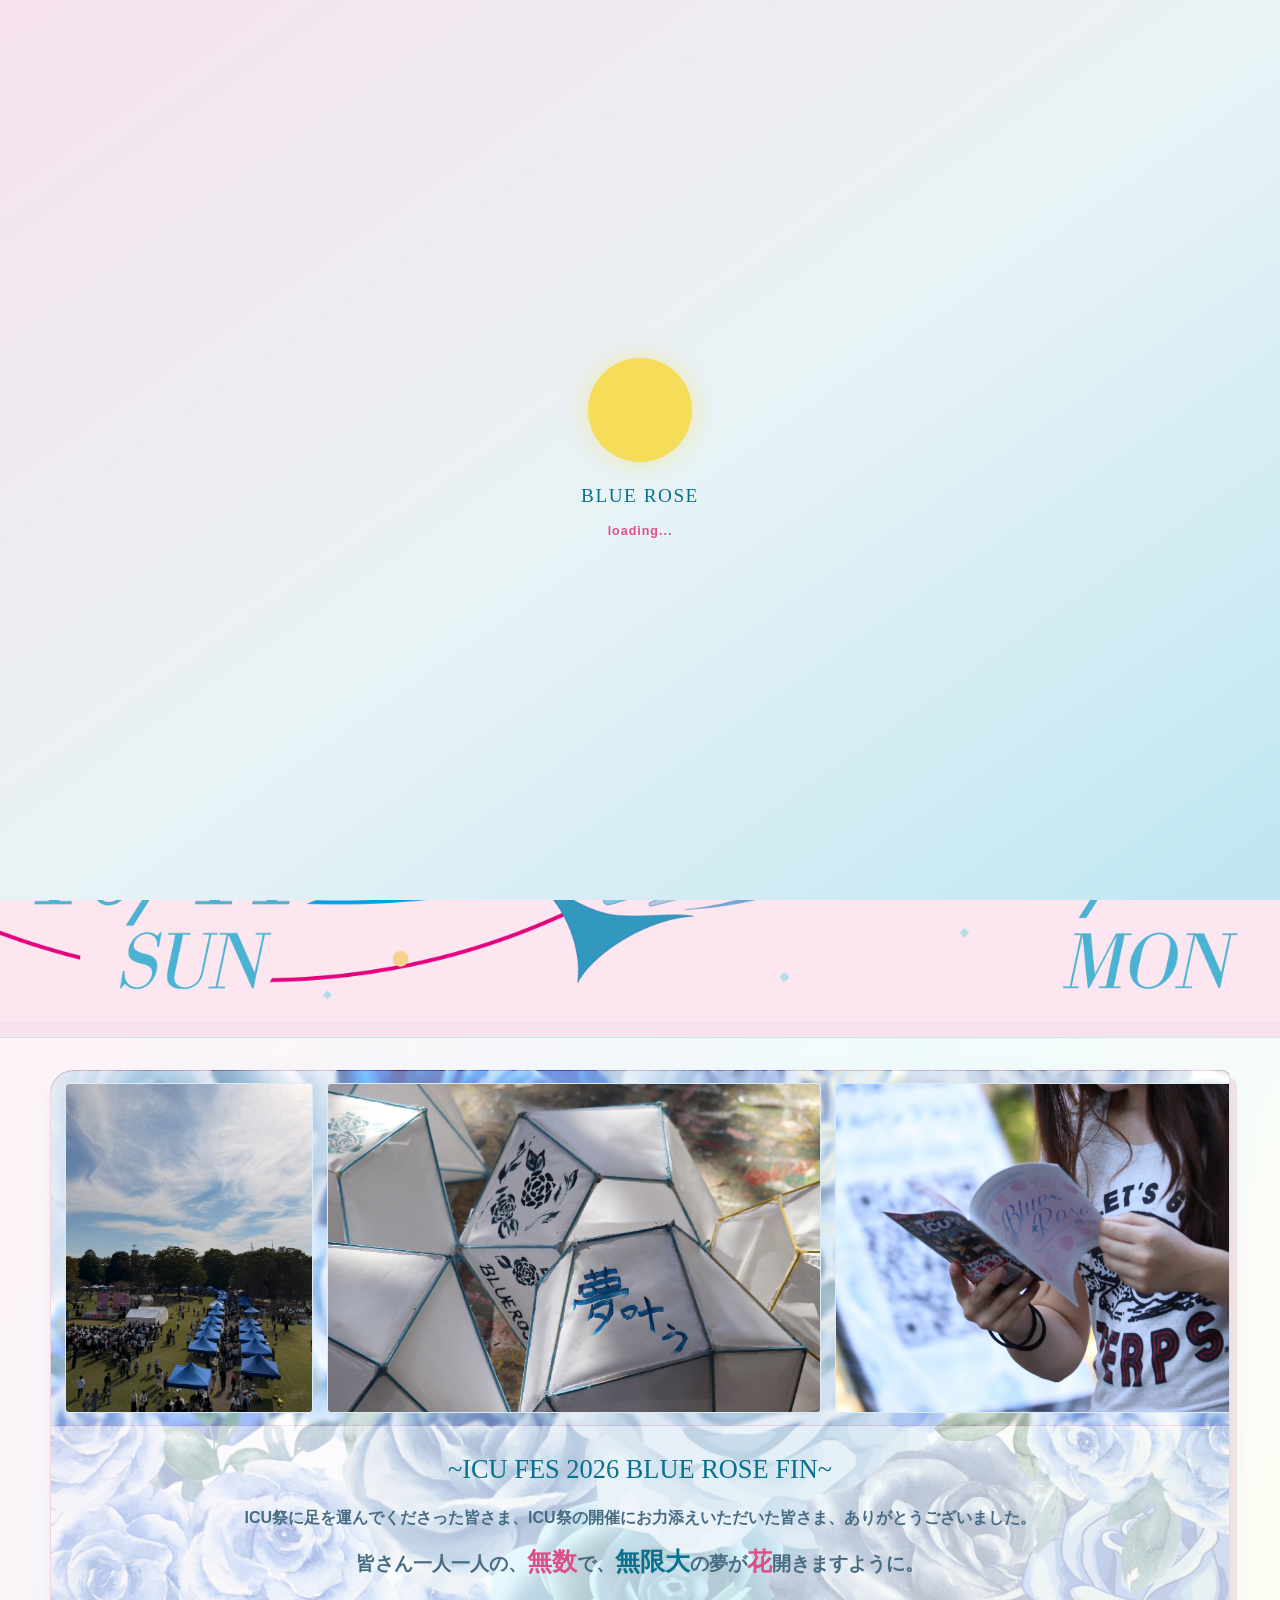
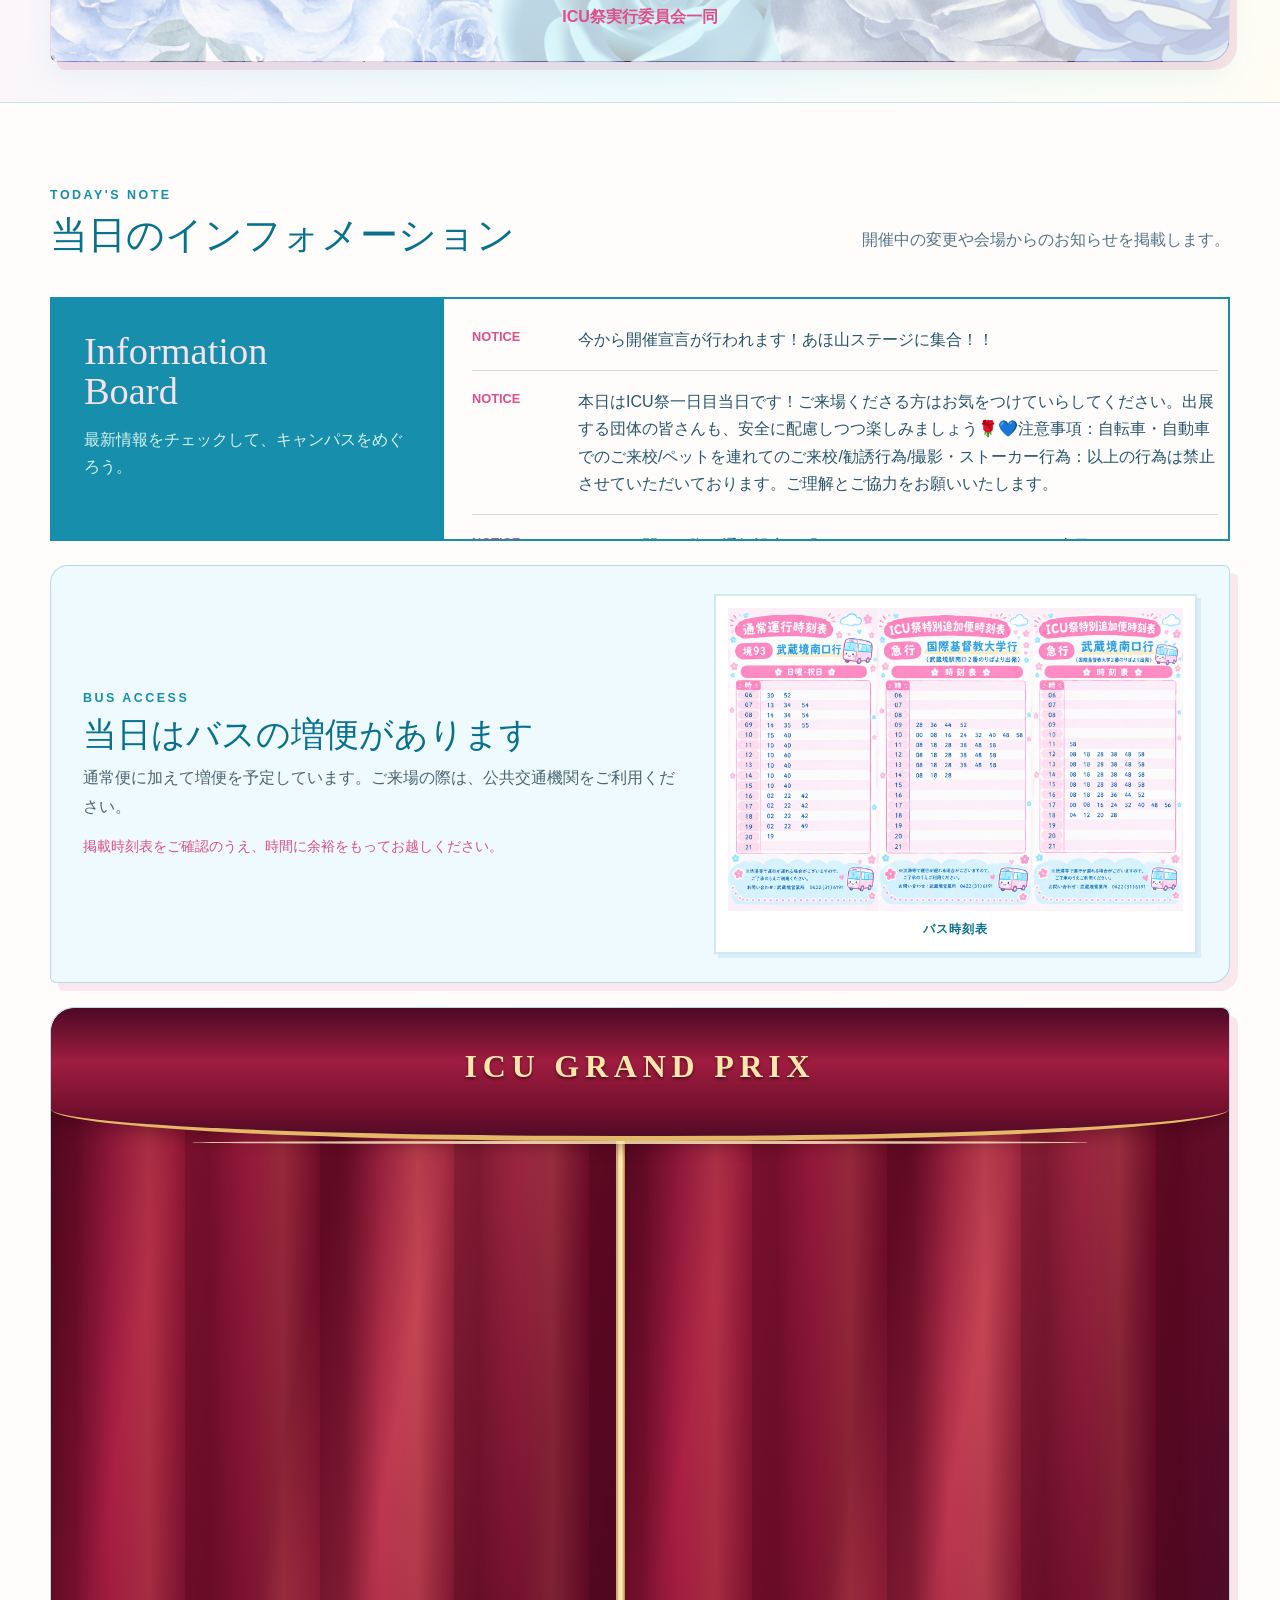
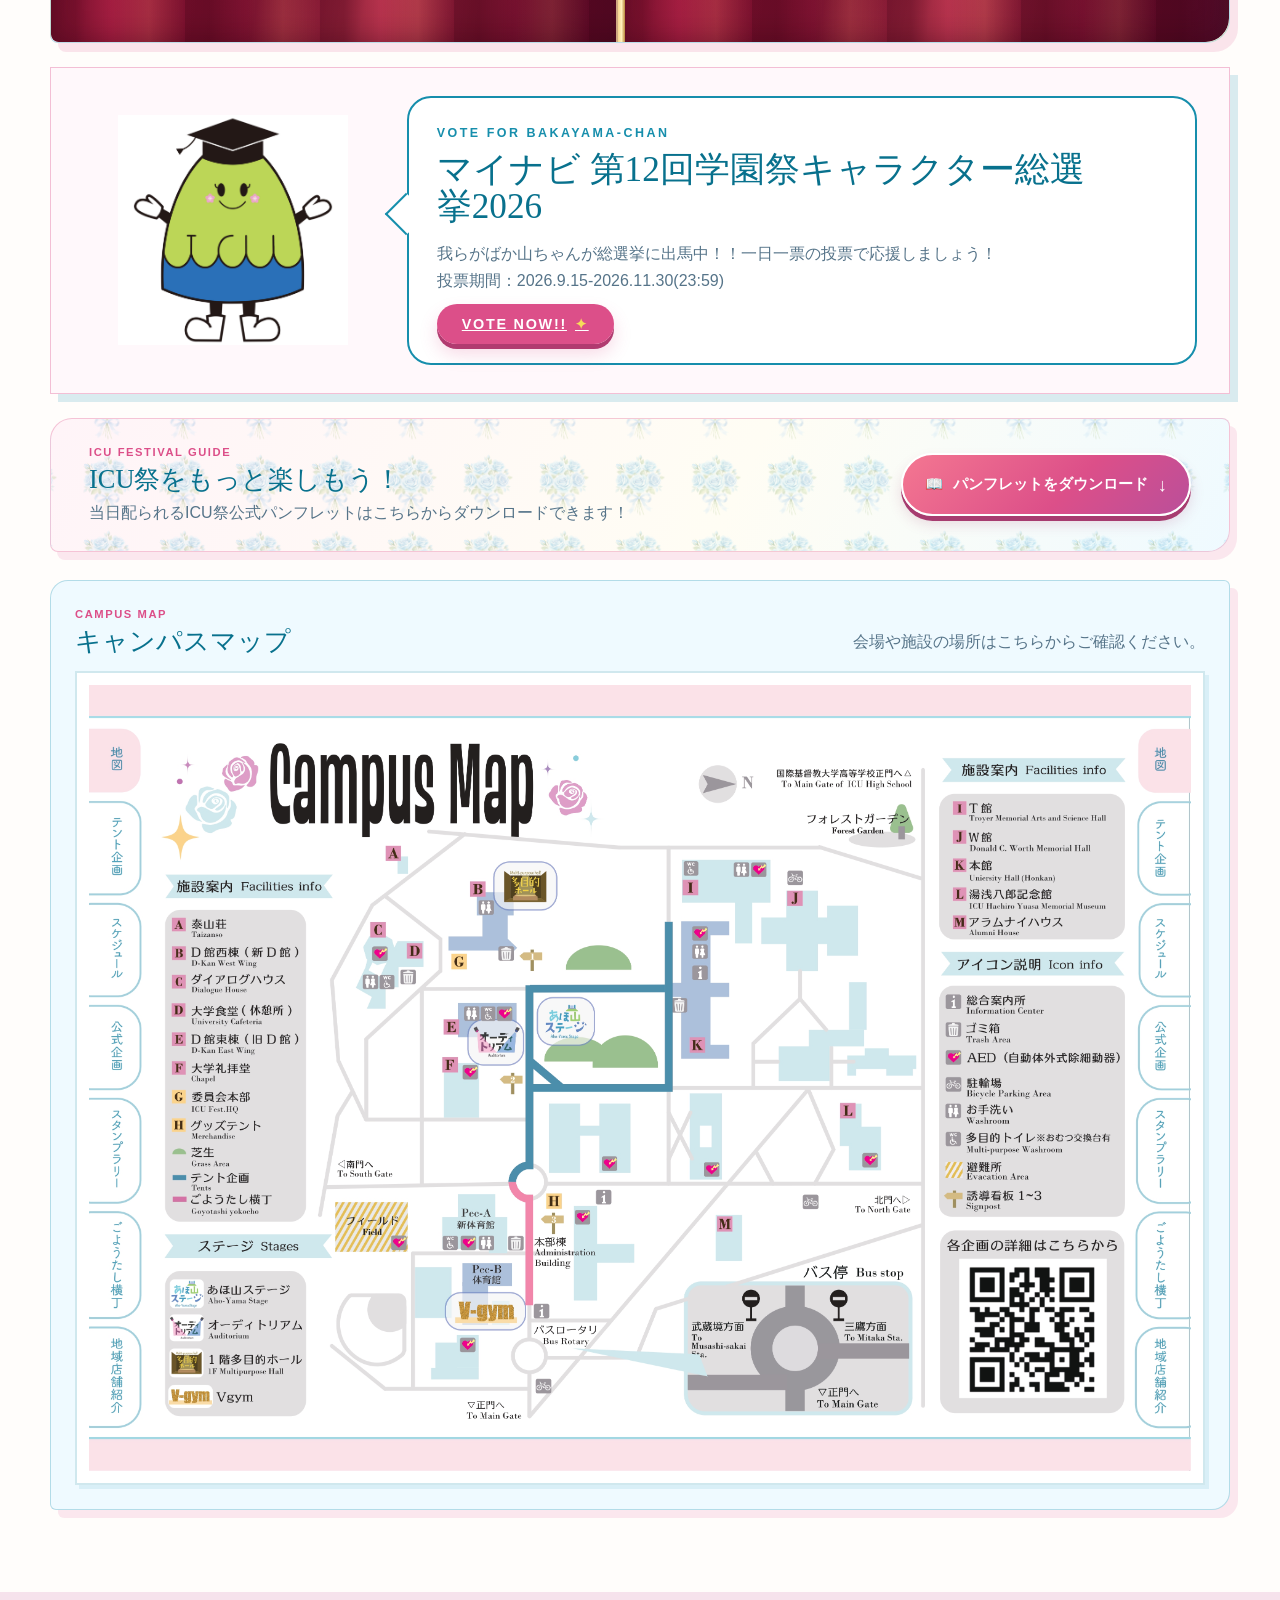
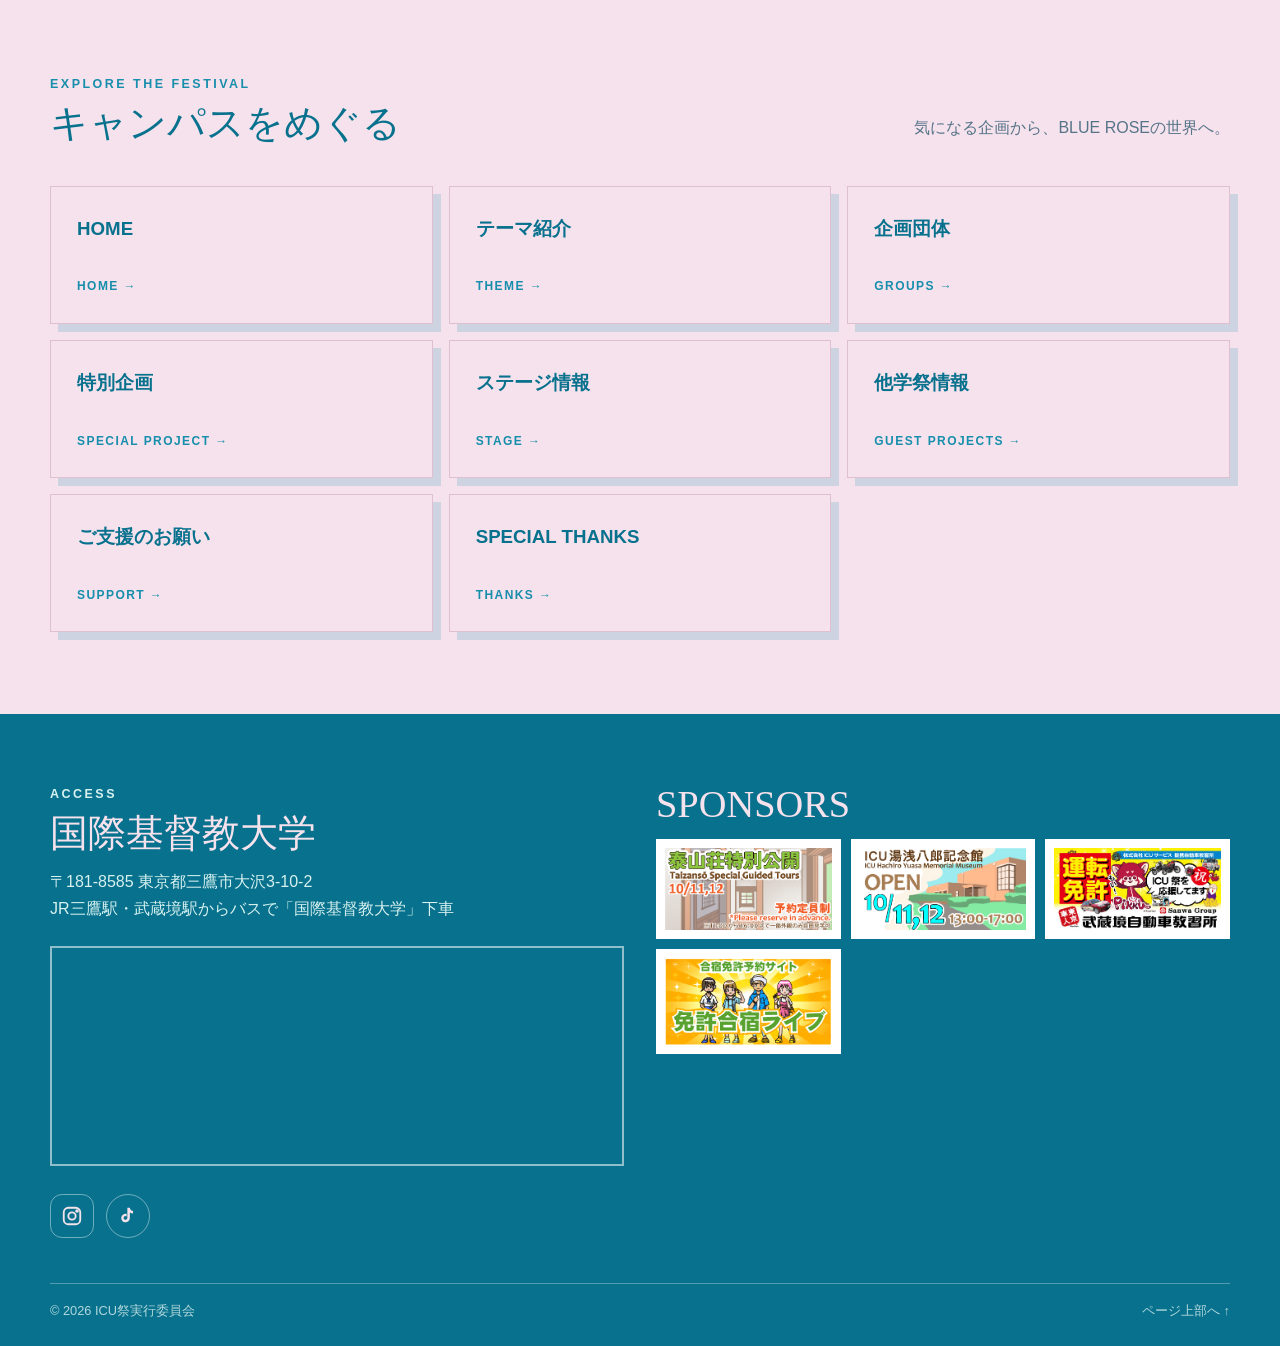
==== commit 54c85917: "Update" ====
--- a/index.html
+++ b/index.html
@@ -18,9 +18,10 @@
   <link rel="stylesheet" href="style.css">
   <link rel="stylesheet" href="home-overrides.css">
   <link rel="stylesheet" href="social-links.css">
-  <link rel="stylesheet" href="home-notice.css">
+  <link rel="stylesheet" href="home-notice.css?v=2">
   <link rel="stylesheet" href="home-vote.css">
   <link rel="stylesheet" href="home-grand-prix.css">
+  <link rel="stylesheet" href="home-finale.css">
 </head>
 <body>
   <header class="site-header"><div class="site-header__inner">
@@ -33,6 +34,38 @@
     <section class="hero"><img class="hero__keyvisual" src="assets/blue-rose-keyvisual.png" alt="ICU FESTIVAL 2026 BLUE ROSE 総合デザイン"><span class="speckles"></span><span class="line line--one"></span><span class="line line--two"></span><span class="line line--three"></span>
       <div class="hero__content"><p class="hero__kicker">ICU FESTIVAL 2026</p><h1>BLUE <em>R</em>OSE</h1><p class="hero__copy">国際基督教大学のキャンパスに、青いバラが咲く二日間。人と企画と偶然が出会う、今年だけの学園祭。</p><div class="hero__dates"><span>10/11</span><small>SUN</small><span>10/12</span><small>MON</small></div></div>
     </section>
+    <section class="festival-finale" aria-labelledby="festival-finale-title">
+      <div class="content-width">
+        <article class="festival-finale__panel">
+          <div class="festival-finale__viewport" role="region" aria-label="ICU祭2026の写真">
+            <div class="festival-finale__marquee">
+              <div class="festival-finale__track">
+                <img src="assets/fin-1.JPG" alt="ICU祭2026の写真 1" loading="eager" decoding="async">
+                <img src="assets/fin-2.JPG" alt="ICU祭2026の写真 2" loading="eager" decoding="async">
+                <img src="assets/fin-3.JPG" alt="ICU祭2026の写真 3" loading="eager" decoding="async">
+                <img src="assets/fin-4.JPG" alt="ICU祭2026の写真 4" loading="eager" decoding="async">
+                <img src="assets/fin-5.JPG" alt="ICU祭2026の写真 5" loading="eager" decoding="async">
+                <img src="assets/fin-6.JPG" alt="ICU祭2026の写真 6" loading="eager" decoding="async">
+                <img src="assets/fin-7.JPG" alt="ICU祭2026の写真 7" loading="eager" decoding="async">
+                <img src="assets/fin-8.jpg" alt="ICU祭2026の写真 8" loading="eager" decoding="async">
+                <img src="assets/fin-9.jpg" alt="ICU祭2026の写真 9" loading="eager" decoding="async">
+                <img src="assets/fin-10.JPG" alt="ICU祭2026の写真 10" loading="eager" decoding="async">
+                <img src="assets/fin-11.JPG" alt="ICU祭2026の写真 11" loading="eager" decoding="async">
+                <img src="assets/fin-12.jpg" alt="ICU祭2026の写真 12" loading="eager" decoding="async">
+                <img src="assets/fin-13.jpg" alt="ICU祭2026の写真 13" loading="eager" decoding="async">
+                <img src="assets/fin-14.JPG" alt="ICU祭2026の写真 14" loading="eager" decoding="async">
+              </div>
+            </div>
+          </div>
+          <div class="festival-finale__message">
+            <h2 id="festival-finale-title">~ICU FES 2026 BLUE ROSE FIN~</h2>
+            <p class="festival-finale__thanks">ICU祭に足を運んでくださった皆さま、<br class="festival-finale__mobile-break">ICU祭の開催にお力添えいただいた皆さま、<br class="festival-finale__mobile-break">ありがとうございました。</p>
+            <p class="festival-finale__wish">皆さん一人一人の、<br class="festival-finale__mobile-break"><span class="festival-finale__highlight">無数</span>で、<br class="festival-finale__mobile-break"><span class="festival-finale__highlight festival-finale__highlight--teal">無限大</span>の夢が<br class="festival-finale__mobile-break"><span class="festival-finale__highlight">花</span>開きますように。</p>
+            <p class="festival-finale__signature">ICU祭実行委員会一同</p>
+          </div>
+        </article>
+      </div>
+    </section>
     <section class="section"><div class="content-width"><div class="section-heading"><div><p class="eyebrow">TODAY'S NOTE</p><h2>当日のインフォメーション</h2></div><p>開催中の変更や会場からのお知らせを掲載します。</p></div><div class="info-board"><div class="info-board__label"><h2>Information<br>Board</h2><p>最新情報をチェックして、キャンパスをめぐろう。</p></div><ul class="info-list" id="info-board-list">
   <li>
     <time>NOTICE</time>
@@ -42,7 +75,7 @@
     <section class="section section--paper"><div class="content-width"><div class="section-heading"><div><p class="eyebrow">EXPLORE THE FESTIVAL</p><h2>キャンパスをめぐる</h2></div><p>気になる企画から、BLUE ROSEの世界へ。</p></div><div class="link-grid"><a class="link-card" href="index.html"><h3>HOME</h3><span>HOME →</span></a><a class="link-card" href="theme.html"><h3>テーマ紹介</h3><span>THEME →</span></a><a class="link-card" href="groups.html"><h3>企画団体</h3><span>GROUPS →</span></a><a class="link-card" href="special-projects.html"><h3>特別企画</h3><span>SPECIAL PROJECT →</span></a><a class="link-card" href="stage.html"><h3>ステージ情報</h3><span>STAGE →</span></a><a class="link-card" href="external.html"><h3>他学祭情報</h3><span>GUEST PROJECTS →</span></a><a class="link-card" href="donation.html"><h3>支援</h3><span>SUPPORT →</span></a><a class="link-card" href="thanks.html"><h3>THANKS</h3><span>THANKS →</span></a></div></div></section>
   </main>
   <footer class="site-footer"><div class="footer-grid"><section><p class="eyebrow">ACCESS</p><h2>国際基督教大学</h2><address>〒181-8585 東京都三鷹市大沢3-10-2<br>JR三鷹駅・武蔵境駅からバスで「国際基督教大学」下車</address><iframe class="access-map" title="国際基督教大学のGoogle Map" src="https://www.google.com/maps?q=国際基督教大学&output=embed" loading="lazy" allowfullscreen></iframe></section><section><h2>SPONSORS</h2><div class="sponsor-grid"><a href="#">スポンサー 01</a><a href="#">スポンサー 02</a><a href="#">スポンサー 03</a></div></section></div><div class="footer-bottom"><span>© 2026 ICU祭実行委員会</span><a href="#">ページ上部へ ↑</a></div></footer>
-  <script src="social-links.js"></script><script src="home-lightbox.js?v=2"></script><script src="home-grand-prix.js"></script><script src="loading.js"></script>
+  <script src="social-links.js"></script><script src="home-lightbox.js?v=2"></script><script src="home-grand-prix.js"></script><script src="home-finale.js"></script><script src="loading.js"></script>
   <script>
   fetch("announcements.json")
     .then(response => response.json())
--- a/home-finale.css
+++ b/home-finale.css
@@ -0,0 +1,159 @@
+.festival-finale {
+  padding: 32px 0 40px;
+  border-block: 1px solid rgba(22, 142, 172, .2);
+  background: linear-gradient(115deg, #fff4f8, #f0fbfd 58%, #fffdf4);
+}
+
+.festival-finale__panel {
+  overflow: hidden;
+  border: 1px solid rgba(220, 79, 137, .26);
+  border-radius: 24px 8px 24px 8px;
+  background: #fff url("assets/fin-background.png") center / cover no-repeat;
+  box-shadow: 7px 8px 0 rgba(220, 79, 137, .14), 0 12px 28px rgba(22, 142, 172, .08);
+}
+
+.festival-finale__viewport {
+  overflow: hidden;
+  border-bottom: 1px solid rgba(220, 79, 137, .18);
+  background: rgba(255, 255, 255, .42);
+  backdrop-filter: blur(2px);
+}
+
+.festival-finale__marquee {
+  display: flex;
+  width: max-content;
+  animation: festival-finale-flow 78s linear infinite;
+}
+
+.festival-finale__track {
+  display: flex;
+  flex: none;
+  align-items: center;
+  gap: 14px;
+  padding: 12px 14px;
+}
+
+.festival-finale__track img {
+  display: block;
+  flex: none;
+  width: auto;
+  max-width: 84vw;
+  height: 330px;
+  border: 1px solid rgba(22, 142, 172, .16);
+  border-radius: 4px;
+  background: #fff;
+  object-fit: contain;
+}
+
+.festival-finale__message {
+  position: relative;
+  overflow: hidden;
+  padding: 26px 30px 30px;
+  color: #4b6572;
+  text-align: center;
+  background: linear-gradient(125deg, rgba(255, 247, 250, .72), rgba(242, 251, 253, .7) 58%, rgba(255, 250, 241, .72));
+}
+
+.festival-finale__message h2 {
+  margin: 0 0 16px;
+  color: var(--teal-dark);
+  font-family: var(--serif);
+  font-size: 1.65rem;
+  line-height: 1.35;
+}
+
+.festival-finale__message p {
+  margin: 0 0 8px;
+  line-height: 1.8;
+}
+
+.festival-finale__thanks,
+.festival-finale__wish {
+  color: #476b82;
+  font-family: "Hiragino Maru Gothic ProN", "Hiragino Maru Gothic Pro", "Yu Gothic", sans-serif;
+  font-weight: 600;
+}
+
+.festival-finale__wish {
+  font-size: 1.2rem;
+  font-weight: 700;
+  line-height: 1.95;
+}
+
+.festival-finale__highlight {
+  color: var(--rose);
+  font-size: 1.28em;
+  font-weight: 800;
+}
+
+.festival-finale__highlight--teal {
+  color: var(--teal-dark);
+}
+
+.festival-finale__mobile-break {
+  display: none;
+}
+
+.festival-finale__message .festival-finale__signature {
+  margin: 18px 0 0;
+  color: var(--rose);
+  font-weight: 700;
+}
+
+@keyframes festival-finale-flow {
+  to {
+    transform: translateX(-50%);
+  }
+}
+
+@media (max-width: 760px) {
+  .festival-finale {
+    padding: 22px 0 30px;
+  }
+
+  .festival-finale__track {
+    gap: 10px;
+    padding: 10px;
+  }
+
+  .festival-finale__track img {
+    height: 230px;
+  }
+
+  .festival-finale__message {
+    padding: 22px 16px 24px;
+  }
+
+  .festival-finale__message h2 {
+    font-size: 1.3rem;
+  }
+
+  .festival-finale__thanks {
+    font-size: clamp(.75rem, 3.5vw, .95rem);
+    white-space: nowrap;
+  }
+
+  .festival-finale__wish {
+    font-size: clamp(1rem, 4.4vw, 1.2rem);
+    white-space: nowrap;
+  }
+
+  .festival-finale__mobile-break {
+    display: block;
+  }
+}
+
+@media (prefers-reduced-motion: reduce) {
+  .festival-finale__viewport {
+    overflow-x: auto;
+  }
+
+  .festival-finale__marquee {
+    width: max-content;
+    animation: none;
+  }
+
+  .festival-finale__track--duplicate {
+    display: none;
+  }
+}
